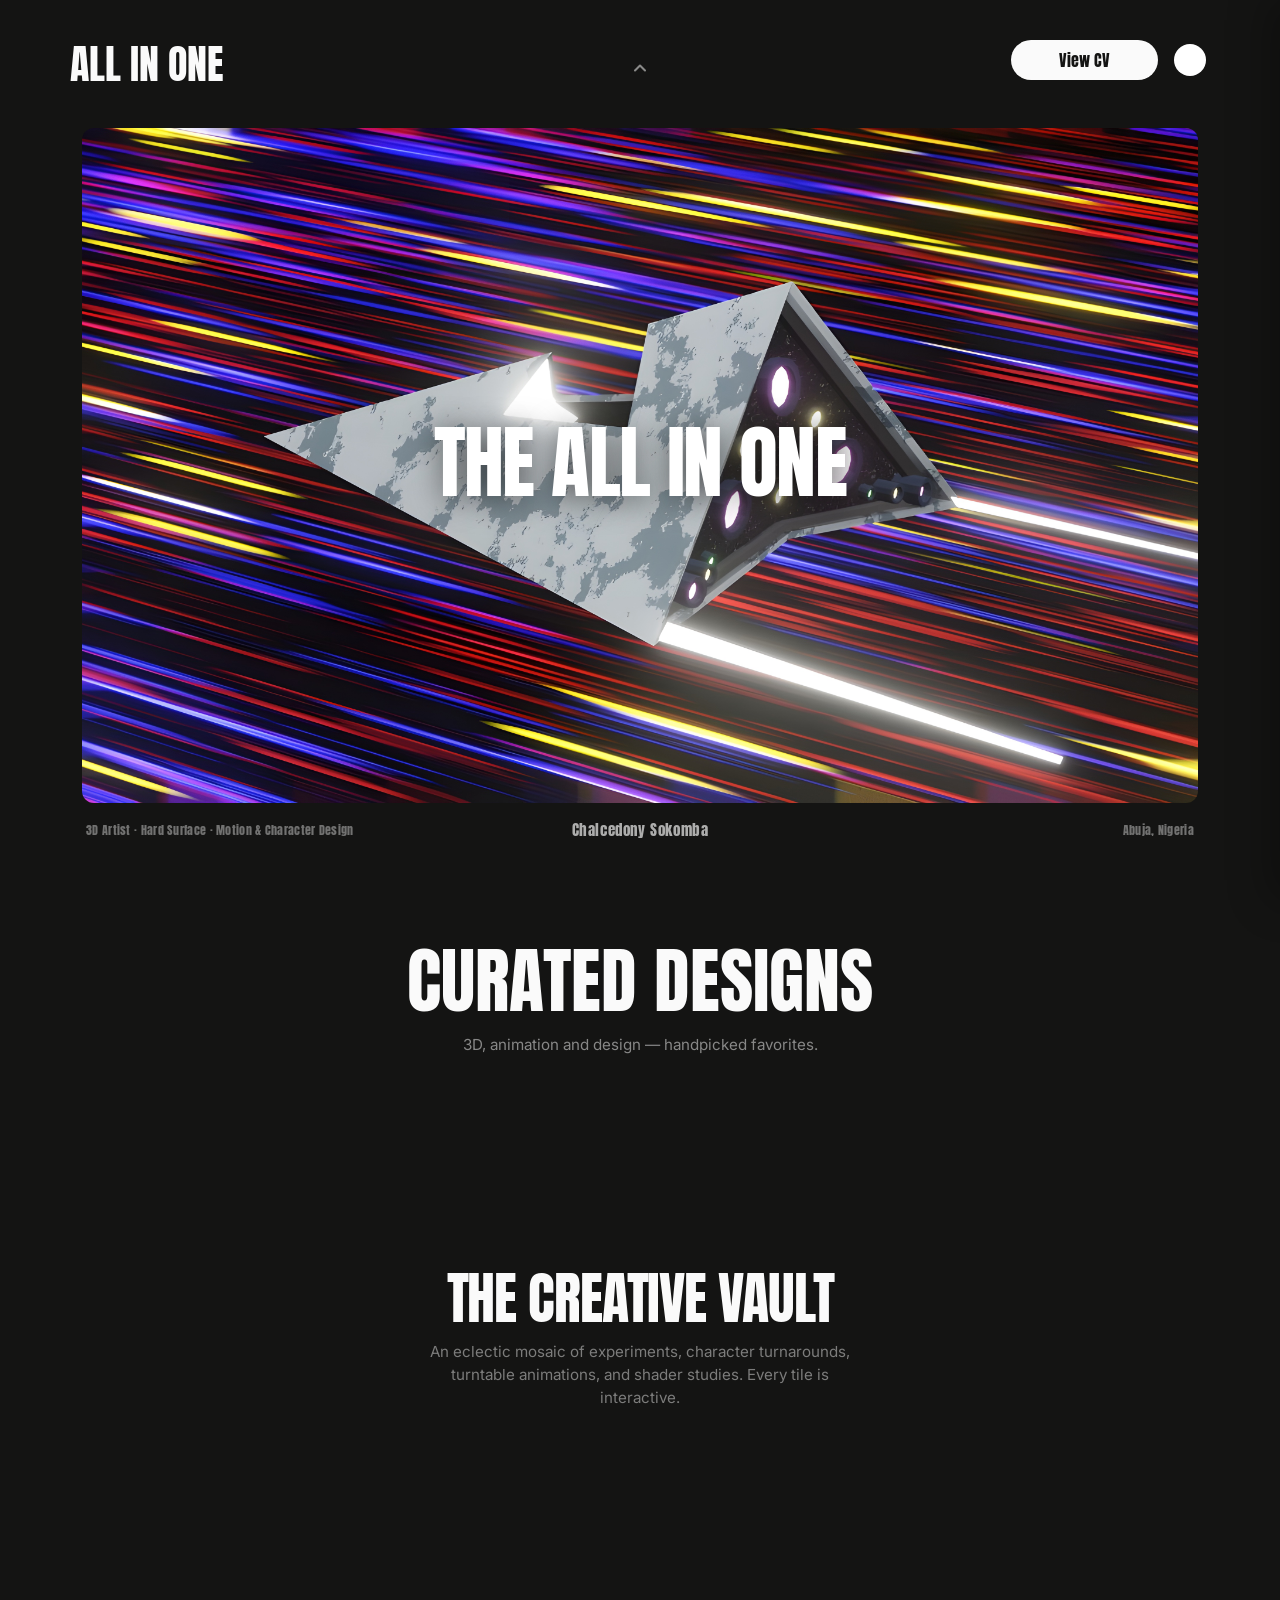
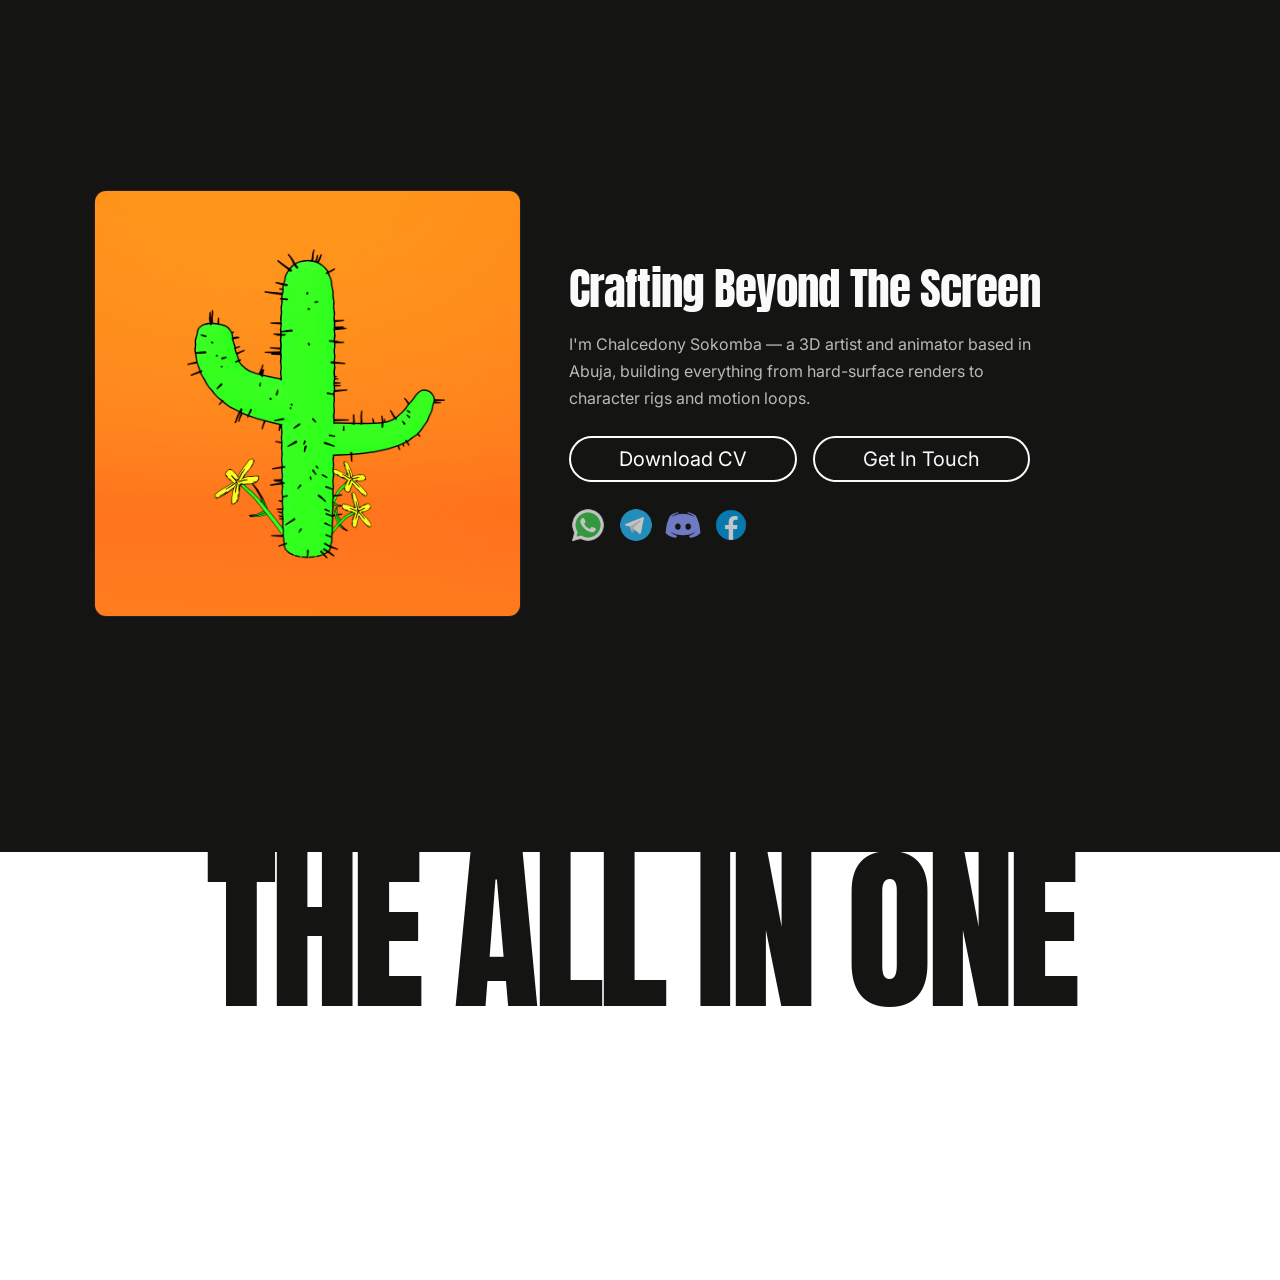
==== index.html @ ed54d833 "Portfolio, fresh start Co-Authored-By: Claude Opus 5.5 <noreply@anthropic.com>" ====
<!DOCTYPE html>
<html lang="en">
<head>
    <meta charset="UTF-8">
    <meta name="viewport" content="width=device-width, initial-scale=1.0">
    <title>Chalcedony Sokomba | 3D Artist, Animator & Designer</title>
    <meta name="description" content="Portfolio of Chalcedony Sokomba (ThatNewGuy) — 3D Modeling, Hard Surface Design, Character Art, Motion Graphics & Animation.">
    <meta name="theme-color" content="#141413">

    <!-- Fonts -->
    <link rel="preconnect" href="https://fonts.googleapis.com">
    <link rel="preconnect" href="https://fonts.gstatic.com" crossorigin>
    <link href="https://fonts.googleapis.com/css2?family=Inter:wght@300;400;500;600;700&display=swap" rel="stylesheet">

    <!-- Stylesheets -->
    <link rel="stylesheet" href="assets/Bootstrap/bootstrap/css/bootstrap.min.css">
    <link href="https://unpkg.com/aos@2.3.4/dist/aos.css" rel="stylesheet" />
    <link rel="stylesheet" href="./styles.css">
</head>
<body>

    <header class="container">
        <div class="container-fluid">
            <nav id="mainNav">
                <!-- Logo: tries image first, falls back to text -->
                <a href="index.html" class="nav-logo">
                    <img src="assets/img/logo.png" alt="ALL IN ONE" class="nav-logo-img"
                         onload="this.nextElementSibling.style.display='none'"
                         onerror="this.style.display='none'">
                    <h1 class="nav-logo-text">ALL IN ONE</h1>
                </a>

                <button class="nav-expand" id="navExpand" aria-label="Toggle navigation size">
                    <svg viewBox="0 0 24 24"><polyline points="6 9 12 15 18 9"></polyline></svg>
                </button>

                <ul>
                    <li class="px-5 py-2 rounded-5 nav-cv">
                        <a href="chalcedony_cv.html">
                            <span class="nav-cv-full">View CV</span>
                            <span class="nav-cv-mini">CV</span>
                        </a>
                    </li>
                    <li class="music-slot">
                        <button id="music" class="music-player-button" onclick="toggle()" aria-label="Toggle background music"></button>
                        <audio id="bg-music" src="assets/audio/loop.MP3" loop></audio>
                    </li>
                </ul>
            </nav>
        </div>
    
        <!-- HERO SECTION -->
        <section class="hero">
            <div class="container-sm d-flex justify-content-center align-items-center" 
                 style="height: 75vh; width: 100%; border-radius: 12px; background: url('assets/img/neon%20racecarHD.jpg') center/cover no-repeat;" 
                 data-aos="fade-up">
                <div class="d-flex flex-column text-center">
                    <h1 class="display-1 text-white" style="letter-spacing: -0.02em; text-shadow: 0 4px 30px rgba(0,0,0,0.6);">THE ALL IN ONE</h1>
                </div>
            </div>

            <!-- HERO SUBBAR — equal-width columns for true centering -->
            <div class="hero-subbar">
                <span class="hero-subbar__left">3D Artist · Hard Surface · Motion & Character Design</span>
                <span class="hero-subbar__center">Chalcedony Sokomba</span>
                <span class="hero-subbar__right">Abuja, Nigeria</span>
            </div>
        </section>
    
        <!-- CURATED DESIGNS — 3 FEATURED CARDS -->
        <section class="my-5" id="featured-work">
            <div class="container py-5 twhite">
                <div class="work-section-header" data-aos="fade-up">
                    <h1 class="display-2">CURATED DESIGNS</h1>
                    <p class="work-sub">3D, animation and design — handpicked favorites.</p>
                </div>
                <div class="feat-grid" id="featGrid"></div>
            </div>
        </section>

        <!-- CREATIVE VAULT — CYCLING MOSAIC COLLAGE -->
        <section class="my-5 showcase-container" id="creative-vault">
            <div class="container py-4 twhite">
                <div class="collage-header" data-aos="fade-up">
                    <h2 class="display-2">THE CREATIVE VAULT</h2>
                    <p class="sans">An eclectic mosaic of experiments, character turnarounds, turntable animations, and shader studies. Every tile is interactive.</p>
                </div>
                <div class="mosaic-collage-frame" id="mosaicFrame">
                    <div class="mosaic-collage" id="mosaicCollage"></div>
                </div>
            </div>
        </section>

        <!-- LIGHTBOX — for featured cards only -->
        <div class="lb" id="lightbox" role="dialog" aria-modal="true" aria-label="Project details">
            <div class="lb-box">
                <span class="lb-close" role="button" aria-label="Close modal">&times;</span>
                <div class="lb-media"></div>
                <div class="lb-text sans"></div>
            </div>
        </div>

        <!-- ABOUT — simplified, with social icons -->
        <section id="about">
            <div class="container">
                <div class="row align-items-center g-5" data-aos="fade-up">
                    <div class="col-lg-5">
                        <img src="assets/img/chimp.jpg" alt="Bright orange background with green cactus illustration" class="about-img">
                    </div>
                    <div class="col-lg-7 twhite">
                        <div class="about-text-block">
                            <h2>Crafting Beyond The Screen</h2>
                            <p>I'm Chalcedony Sokomba — a 3D artist and animator based in Abuja, building everything from hard-surface renders to character rigs and motion loops.</p>
                            <div class="d-flex flex-wrap gap-3">
                                <a href="./chalcedony_cv.html" download style="text-decoration:none;">
                                    <button class="btn rounded-5 fs-5 px-5 border-2 border-white text-white sans">Download CV</button>
                                </a>
                                <a href="https://wa.me/2347013948480" target="_blank" rel="noopener" style="text-decoration:none;">
                                    <button class="btn rounded-5 fs-5 px-5 btn-outline-light sans" style="border-width:2px;">Get In Touch</button>
                                </a>
                            </div>
                            <div class="about-socials">
                                <a href="https://wa.me/2347013948480" target="_blank" rel="noopener" aria-label="WhatsApp"><img src="assets/icons/icons8-whatsapp-480.png" alt="WhatsApp"></a>
                                <a href="https://t.me/ThatNewGuy" target="_blank" rel="noopener" aria-label="Telegram"><img src="assets/icons/icons8-telegram-480.png" alt="Telegram"></a>
                                <a href="https://discord.com/users/thatnewguy23" target="_blank" rel="noopener" aria-label="Discord"><img src="assets/icons/icons8-discord-480.png" alt="Discord"></a>
                                <a href="https://facebook.com/chalcedony.sokomba" target="_blank" rel="noopener" aria-label="Facebook"><img src="assets/icons/icons8-facebook-480.png" alt="Facebook"></a>
                            </div>
                        </div>
                    </div>
                </div>
            </div>
        </section>
    
    </header>

    <!-- RIGHT SIDEBAR — detail view for collage items -->
    <aside class="detail-sidebar" id="detailSidebar">
        <button class="detail-sidebar__close" aria-label="Close sidebar">&times;</button>
        <div class="detail-sidebar__media"></div>
        <div class="detail-sidebar__info"></div>
    </aside>

    <!-- FULLSCREEN VIEWER — 45px padding, 3D parallax -->
    <div class="fs-viewer" id="fsViewer">
        <div class="fs-viewer__bg"></div>
        <button class="fs-viewer__close" aria-label="Close viewer">&times;</button>
        <div class="fs-viewer__media" id="fsMedia"></div>
    </div>

    <!-- COLLAGE PROGRESS BAR — fixed at viewport bottom -->
    <div class="collage-progress" id="collageProgress">
        <div class="collage-progress__bar" id="collageProgressBar"></div>
    </div>

    <!-- FOOTER — masked text, zero top gap -->
    <footer class="container-fluid bg-white pb-5 mb-0 site-footer">
        <div class="w-100 text-center" style="margin:0; padding:0; overflow:hidden;">
            <h1 class="footer-mask-title" id="footerTitle">THE ALL IN ONE</h1>
        </div>
        <div class="footer-info">
            <div class="row justify-content-center align-items-start g-4 px-md-5">
                <div class="col-md-4">
                    <div class="text-center" data-aos="fade-up" data-aos-delay="100">
                        <h2>LOCATION</h2>
                        <h6 class="sans w-75 m-auto mt-3" style="line-height: 1.6;">No. 3, B-close, 5th Avenue Mahfas Sunshine Estate, Phase 2, Kurudu Along Nyanya-Karshi Road Abuja</h6>
                    </div>
                </div>
                <div class="col-md-4">
                    <div class="text-center" data-aos="fade-up" data-aos-delay="200">
                        <h2>CONTACT</h2>
                        <h6 class="sans w-75 m-auto mt-3">+234 701 394 8480</h6>
                        <h6 class="sans w-75 m-auto mt-2"><a href="mailto:chalceswork@gmail.com" style="color:inherit; text-decoration:none;">chalceswork@gmail.com</a></h6>
                    </div>
                </div>
                <div class="col-md-4">
                    <div class="text-center" data-aos="fade-up" data-aos-delay="300">
                        <h2>FOLLOW ME</h2>
                        <div class="pt-3">
                            <div class="footer-socials-row d-flex flex-wrap justify-content-center align-items-center gap-3">
                                <a href="https://facebook.com/chalcedony.sokomba" target="_blank" rel="noopener"><img src="assets/icons/hollow/icons8-facebook-250.png" style="width:32px;" alt="Facebook"></a>
                                <a href="https://wa.me/2347013948480" target="_blank" rel="noopener"><img src="assets/icons/hollow/icons8-whatsapp-250.png" style="width:32px;" alt="WhatsApp"></a>
                                <a href="https://instagram.com/chalcedonysokomba/" target="_blank" rel="noopener"><img src="assets/icons/hollow/icons8-instagram-250.png" style="width:32px;" alt="Instagram"></a>
                                <a href="https://www.youtube.com/@ThatNewGuy2024" target="_blank" rel="noopener"><img src="assets/icons/hollow/icons8-youtube-250.png" style="width:32px;" alt="YouTube"></a>
                                <a href="https://discord.com/users/thatnewguy23" target="_blank" rel="noopener"><img src="assets/icons/hollow/icons8-discord-250.png" style="width:32px;" alt="Discord"></a>
                                <a href="https://t.me/ThatNewGuy" target="_blank" rel="noopener"><img src="assets/icons/hollow/icons8-telegram-250.png" style="width:32px;" alt="Telegram"></a>
                                <a href="https://gamejolt.com/@ThatNewGuy23" target="_blank" rel="noopener"><img src="assets/icons/hollow/icons8-gamejolt-250.png" style="width:32px;" alt="GameJolt"></a>
                            </div>
                        </div>
                    </div>
                </div>
            </div>
        </div>
    </footer>

    <!-- Scripts -->
    <script src="assets/Bootstrap/bootstrap/js/bootstrap.bundle.min.js"></script>
    <script src="https://unpkg.com/aos@2.3.4/dist/aos.js"></script>
    <script src="projects.js"></script>
    <script src="app.js"></script>
    <script>
        function toggle() {
            const audio = document.getElementById("bg-music");
            const btn = document.getElementById("music");
            const isPlaying = btn.classList.toggle("active");
            if (isPlaying) { audio.play(); } else { audio.pause(); }
        }
    </script>
</body>
</html>
---- styles.css ----
/* ═══════════════════════════════════════════════════════════════
   CHALCEDONY SOKOMBA — PORTFOLIO STYLESHEET v3
   ═══════════════════════════════════════════════════════════════ */

:root {
  --border-radius: 12px;
  --primary-color: rgb(20, 20, 19);
  --secondary-color: rgb(53, 45, 38);
  --tertiary-color: rgb(250, 250, 250);
  --font-two: 'Inter', system-ui, -apple-system, sans-serif;
  --accent-warm: #e8a44a;
  --surface-card: #1a1a19;
  --surface-elevated: #252524;
  --ease-snap: cubic-bezier(0.22, 1, 0.36, 1);
  --info-height: 110px;
  --concave-r: 14px;
}

@font-face {
  font-family: 'Anton';
  src: url('assets/fonts/Anton-Regular.ttf') format('truetype');
}

* {
  margin: 0;
  padding: 0;
  box-sizing: border-box;
  font-family: 'Anton', sans-serif;
}

html {
  scroll-behavior: smooth;
}

body {
  background-color: var(--primary-color) !important;
  padding: 0;
  margin: 0;
  overscroll-behavior-y: contain;
}

.hero {
  padding-top: 8rem;
}

.sans {
  font-family: var(--font-two) !important;
}

.twhite {
  color: var(--tertiary-color) !important;
}

.touchable {
  cursor: pointer;
}


/* ═══════════════════════════════════════════════════════════════
   NAVIGATION — with manual toggle, no auto-minimize
   ═══════════════════════════════════════════════════════════════ */

nav {
  position: absolute;
  top: 0;
  left: 0;
  width: 100%;
  z-index: 1000;
  background-color: transparent;
  display: flex;
  align-items: center;
  justify-content: space-between;
  padding: 40px 70px;
  transition: all 0.35s var(--ease-snap);
}

nav.sticky {
  position: fixed;
  background-color: rgba(20, 20, 19, 0.92);
  backdrop-filter: blur(20px);
  -webkit-backdrop-filter: blur(20px);
  padding: 20px 70px;
}

nav a,
nav ul li a {
  color: var(--tertiary-color);
  text-decoration: none;
}

nav.sticky a,
nav.sticky ul li a {
  color: var(--tertiary-color);
}

nav ul {
  display: flex;
  align-items: center;
  gap: 12px;
}

nav ul li {
  list-style: none;
  transition: all 0.35s var(--ease-snap);
}

/* Logo */
.nav-logo {
  display: flex;
  align-items: center;
  text-decoration: none !important;
}

.nav-logo-img {
  height: 30px;
  width: auto;
}

.nav-logo-text {
  transition: font-size 0.35s var(--ease-snap);
}

/* View CV — original button styling & font weight */
.nav-cv {
  background-color: var(--tertiary-color) !important;
  mix-blend-mode: difference !important;
  border-radius: 50rem !important;
  border: none !important;
  box-shadow: none !important;
  padding: 0.5rem 3rem !important;
  display: flex;
  align-items: center;
  justify-content: center;
  transition: all 0.35s var(--ease-snap);
}

.nav-cv a {
  color: var(--primary-color) !important;
  font-family: var(--font-two) !important;
  font-weight: 100 !important;
  font-size: 1rem;
  display: flex;
  align-items: center;
  justify-content: center;
  white-space: nowrap;
  text-decoration: none;
}

.nav-cv-mini {
  display: none;
}

/* Music — slot is the visual max size; the button itself is smaller and scales up into it */
.music-slot {
  width: 40px;
  height: 40px;
  display: flex;
  align-items: center;
  justify-content: center;
}

.music-player-button {
  z-index: 111111;
  width: 32px;
  height: 32px;
  border-radius: 50%;
  background-color: rgb(255, 255, 255);
  cursor: pointer;
  transition: background-color 0.35s var(--ease-snap), border 0.35s var(--ease-snap);
  border: none;
  display: inline-block;
  animation: bloop 4s infinite var(--ease-snap);
  mix-blend-mode: difference;
  transform-origin: center center;
}

@keyframes bloop {

  0%,
  50%,
  100% {
    transform: scale(1);
  }

  25%,
  75% {
    transform: scale(1.25);
  }
}

.music-player-button.active {
  background-color: black;
  border: 3px solid white;
}

/* Center chevron — always visible; 50% when open, existing opacity when closed */
.nav-expand {
  display: flex;
  position: absolute;
  left: 50%;
  top: 50%;
  transform: translate(-50%, -50%);
  background: none;
  border: none;
  cursor: pointer;
  opacity: 0.5;
  transition: opacity 0.3s ease;
  padding: 4px 10px;
  z-index: 10;
}

.nav-expand:hover {
  opacity: 1;
}

.nav-expand svg {
  width: 20px;
  height: 20px;
  fill: none;
  stroke: white;
  stroke-width: 2.5;
  stroke-linecap: round;
  stroke-linejoin: round;
  transform: rotate(180deg);
  transition: transform 0.35s var(--ease-snap);
}

/* ── Minimized State ── */
nav.minimized {
  padding: 10px 40px;
}

nav.minimized .nav-expand {
  display: flex;
}

nav.minimized .nav-logo-text {
  font-size: 0.9rem;
}

nav.minimized .nav-logo-img {
  height: 22px;
}

/* CV becomes small square — same font, smaller, centered */
nav.minimized .nav-cv {
  width: 28px;
  height: 28px;
  border-radius: 4px !important;
  padding: 0 !important;
  display: flex;
  align-items: center;
  justify-content: center;
}

nav.minimized .nav-cv a {
  font-family: var(--font-two) !important;
  font-size: 0.6rem;
  font-weight: 100;
  width: 100%;
  height: 100%;
  display: flex;
  align-items: center;
  justify-content: center;
}

nav.minimized .nav-cv-full {
  display: none;
}

nav.minimized .nav-cv-mini {
  display: inline;
}

nav.minimized .music-slot {
  width: 28px;
  height: 28px;
}

nav.minimized .music-player-button {
  width: 22px;
  height: 22px;
}

nav.minimized .nav-expand {
  opacity: 0.7;
}

nav.minimized .nav-expand:hover {
  opacity: 1;
}

nav.minimized .nav-expand svg {
  transform: rotate(0deg);
}


/* ═══════════════════════════════════════════════════════════════
   HERO SUBBAR — true centering
   ═══════════════════════════════════════════════════════════════ */

.hero-subbar {
  display: flex;
  justify-content: space-between;
  align-items: center;
  margin-top: 1rem;
  padding: 0 0.25rem;
  font-family: var(--font-two);
}

.hero-subbar__left,
.hero-subbar__right {
  flex: 0 0 35%;
  font-size: 0.78rem;
  color: rgba(255, 255, 255, 0.4);
  letter-spacing: 0.3px;
}

.hero-subbar__left {
  text-align: left;
}

.hero-subbar__right {
  text-align: right;
}

.hero-subbar__center {
  flex: 0 0 30%;
  text-align: center;
  font-size: 0.95rem;
  font-weight: 400;
  color: rgba(255, 255, 255, 0.65);
  letter-spacing: 0.04em;
}


/* ═══════════════════════════════════════════════════════════════
   FEATURED CARDS — inverted border-radius hover
   ═══════════════════════════════════════════════════════════════ */

.work-section-header {
  text-align: center;
  margin-bottom: 2.5rem;
}

.work-sub {
  font-size: 0.95rem;
  opacity: 0.5;
  margin: 0.6rem auto 0;
  max-width: 380px;
  font-family: var(--font-two);
  line-height: 1.5;
}

.feat-grid {
  display: grid;
  grid-template-columns: repeat(3, 1fr);
  gap: 1.5rem;
}

.feat-card {
  position: relative;
  overflow: hidden;
  border-radius: var(--border-radius);
  background: var(--surface-card);
  cursor: pointer;
  height: 500px;
  border: 1px solid rgba(255, 255, 255, 0.06);
  transition: border-color 0.3s ease;
}

.feat-card:hover {
  border-color: rgba(255, 255, 255, 0.14);
}

.feat-card__img {
  position: absolute;
  top: 0;
  left: 0;
  right: 0;
  bottom: 0;
  overflow: hidden;
  transition: bottom 0.55s var(--ease-snap);
}

.feat-card:hover .feat-card__img {
  bottom: var(--info-height);
}

.feat-card__img img,
.feat-card__img video {
  width: 100%;
  height: 100%;
  object-fit: cover;
  display: block;
  transition: transform 0.6s var(--ease-snap);
  border-radius: 0 0 var(--concave-r) var(--concave-r);
}

.feat-card:hover .feat-card__img img,
.feat-card:hover .feat-card__img video {
  transform: scale(1.04);
}

.feat-card__info {
  position: absolute;
  bottom: 0;
  left: 0;
  right: 0;
  height: var(--info-height);
  padding: 0.85rem 1.3rem 1rem;
  background: var(--surface-card);
  color: var(--tertiary-color);
  transform: translateY(100%);
  transition: transform 0.55s var(--ease-snap);
  z-index: 2;
}

.feat-card:hover .feat-card__info {
  transform: translateY(0);
}

/* Inverted border-radius (concave corners) */
.feat-card__info::before,
.feat-card__info::after {
  content: '';
  position: absolute;
  bottom: 100%;
  width: var(--concave-r);
  height: var(--concave-r);
  pointer-events: none;
}

.feat-card__info::before {
  left: 0;
  background: radial-gradient(circle at 100% 0, transparent calc(var(--concave-r) - 0.5px), var(--surface-card) var(--concave-r));
}

.feat-card__info::after {
  right: 0;
  background: radial-gradient(circle at 0% 0, transparent calc(var(--concave-r) - 0.5px), var(--surface-card) var(--concave-r));
}

.feat-card__info h3 {
  font-size: 1.25rem;
  margin: 0 0 0.25rem;
  letter-spacing: 0.02em;
  white-space: nowrap;
  overflow: hidden;
  text-overflow: ellipsis;
}

.feat-card__info p {
  font-family: var(--font-two);
  font-size: 0.8rem;
  opacity: 0.55;
  margin: 0;
  line-height: 1.4;
  display: -webkit-box;
  -webkit-line-clamp: 2;
  -webkit-box-orient: vertical;
  overflow: hidden;
}

.feat-card__meta {
  font-family: var(--font-two);
  font-size: 0.65rem;
  opacity: 0.3;
  text-transform: uppercase;
  letter-spacing: 1.5px;
  margin-top: 0.35rem;
  display: block;
}


/* ═══════════════════════════════════════════════════════════════
   MOSAIC COLLAGE — cycling pages with progress bar
   ═══════════════════════════════════════════════════════════════ */

.collage-header {
  text-align: center;
  margin-bottom: 2.5rem;
  padding-top: 1rem;
}

.collage-header h2 {
  font-size: clamp(2rem, 5vw, 3.5rem);
  letter-spacing: -0.02em;
}

.collage-header p {
  font-family: var(--font-two);
  font-size: 0.95rem;
  opacity: 0.45;
  max-width: 440px;
  margin: 0.6rem auto 0;
  line-height: 1.5;
}

.mosaic-collage-frame {
  width: 100%;
}

.mosaic-collage {
  column-count: 4;
  column-gap: 12px;
  padding: 0;
  margin: 0 auto;
  transition: opacity 0.4s ease;
}

.mosaic-collage.cycling-out {
  opacity: 0;
}

.mosaic-item {
  break-inside: avoid;
  margin-bottom: 12px;
  position: relative;
  border-radius: var(--border-radius);
  overflow: hidden;
  cursor: pointer;
  background: var(--surface-card);
  border: 1px solid rgba(255, 255, 255, 0.06);
  transition: transform 0.4s var(--ease-snap), box-shadow 0.3s ease, border-color 0.3s ease;
  display: block;
}

.mosaic-item img,
.mosaic-item video {
  width: 100%;
  height: auto;
  display: block;
  transition: transform 0.5s var(--ease-snap);
}

.mosaic-item:hover img,
.mosaic-item:hover video {
  transform: scale(1.04);
}

.mosaic-item:hover {
  transform: translateY(-3px);
  box-shadow: 0 12px 32px rgba(0, 0, 0, 0.4);
  border-color: rgba(255, 255, 255, 0.12);
}

/* Hover label — Inter font, readable */
.mosaic-item__label {
  position: absolute;
  bottom: 0;
  left: 0;
  right: 0;
  padding: 2rem 1rem 0.8rem;
  background: linear-gradient(to top, rgba(15, 15, 14, 0.88) 0%, transparent 100%);
  color: var(--tertiary-color);
  opacity: 0;
  transform: translateY(4px);
  transition: opacity 0.25s ease, transform 0.25s ease;
  pointer-events: none;
}

.mosaic-item:hover .mosaic-item__label {
  opacity: 1;
  transform: translateY(0);
}

.mosaic-item__label h4 {
  font-family: var(--font-two);
  font-size: 0.85rem;
  font-weight: 500;
  margin: 0 0 2px;
  letter-spacing: 0.02em;
}

.mosaic-item__label span {
  font-family: var(--font-two);
  font-size: 0.65rem;
  opacity: 0.6;
  text-transform: uppercase;
  letter-spacing: 1px;
}

/* Active tile */
.mosaic-item.active-tile {
  border-color: var(--accent-warm);
  box-shadow: 0 0 0 2px var(--accent-warm);
}


/* ═══════════════════════════════════════════════════════════════
   COLLAGE PROGRESS BAR — fixed at viewport bottom
   ═══════════════════════════════════════════════════════════════ */

.collage-progress {
  position: fixed;
  bottom: 0;
  left: 0;
  right: 0;
  height: 3px;
  background: rgba(255, 255, 255, 0.06);
  z-index: 999;
  opacity: 0;
  pointer-events: none;
  transition: opacity 0.4s ease;
}

.collage-progress.visible {
  opacity: 1;
}

.collage-progress__bar {
  height: 100%;
  width: 0%;
  background: linear-gradient(90deg, var(--accent-warm), #f0c674);
  transition: width 0.1s linear;
  border-radius: 0 2px 2px 0;
}


/* ═══════════════════════════════════════════════════════════════
   SCROLL REVEAL — opacity + translateY, left-to-right delays
   ═══════════════════════════════════════════════════════════════ */

.showcase-container {
  position: relative;
  padding: 2rem 0;
}

.mosaic-item[data-animate] {
  opacity: 0;
  transform: translateY(28px);
  transition: opacity 1.2s var(--ease-snap), transform 1.2s var(--ease-snap);
}

.mosaic-item[data-animate].is-visible {
  opacity: 1;
  transform: translateY(0);
}


/* ═══════════════════════════════════════════════════════════════
   RIGHT SIDEBAR — detail view for collage items
   ═══════════════════════════════════════════════════════════════ */

.detail-sidebar {
  position: fixed;
  top: 0;
  right: 0;
  width: min(420px, 88vw);
  height: 100vh;
  background: var(--surface-card);
  border-left: 1px solid rgba(255, 255, 255, 0.08);
  z-index: 3000;
  transform: translateX(100%);
  transition: transform 0.4s var(--ease-snap);
  overflow-y: auto;
  padding: 1.5rem;
  color: var(--tertiary-color);
  box-shadow: -10px 0 40px rgba(0, 0, 0, 0.3);
}

.detail-sidebar.open {
  transform: translateX(0);
}

.detail-sidebar__close {
  position: sticky;
  top: 0;
  float: right;
  width: 36px;
  height: 36px;
  border-radius: 50%;
  border: none;
  background: rgba(255, 255, 255, 0.06);
  color: rgba(255, 255, 255, 0.5);
  font-size: 1.3rem;
  cursor: pointer;
  display: flex;
  align-items: center;
  justify-content: center;
  transition: all 0.2s ease;
  z-index: 3;
}

.detail-sidebar__close:hover {
  background: rgba(255, 255, 255, 0.12);
  color: white;
}

/* Media — full width, proper aspect ratio, not cropped */
.detail-sidebar__media {
  margin-top: 0.5rem;
  clear: both;
}

.detail-sidebar__media img,
.detail-sidebar__media video {
  width: 100%;
  height: auto;
  border-radius: var(--border-radius);
  cursor: pointer;
  object-fit: contain;
  max-height: 50vh;
  background: rgba(255, 255, 255, 0.02);
  margin-bottom: 6px;
  transition: transform 0.3s var(--ease-snap);
}

.detail-sidebar__media img:hover,
.detail-sidebar__media video:hover {
  transform: scale(1.01);
}

.detail-sidebar__info {
  margin-top: 1rem;
}

.detail-sidebar__info h3 {
  font-size: 1.5rem;
  margin-bottom: 0.5rem;
  letter-spacing: -0.01em;
  line-height: 1.15;
}

.detail-sidebar__info p {
  font-family: var(--font-two);
  font-size: 0.9rem;
  color: rgba(255, 255, 255, 0.6);
  line-height: 1.6;
  margin-bottom: 1rem;
}

.sidebar-meta {
  display: flex;
  flex-direction: column;
  gap: 0.7rem;
}

.sidebar-meta__item b {
  display: block;
  font-family: var(--font-two);
  font-size: 0.6rem;
  text-transform: uppercase;
  letter-spacing: 1.5px;
  opacity: 0.3;
  font-weight: 600;
}

.sidebar-meta__item span {
  font-family: var(--font-two);
  font-size: 0.85rem;
  opacity: 0.6;
}

/* Grouped items in sidebar — side by side with border-radius, 8px gap */
.sidebar-group-media {
  display: flex;
  flex-wrap: wrap;
  gap: 8px;
  margin-top: 0.8rem;
}

.sidebar-group-media img,
.sidebar-group-media video {
  flex: 1 1 calc(50% - 4px);
  min-width: 120px;
  height: auto;
  max-height: 180px;
  border-radius: var(--border-radius);
  object-fit: cover;
  cursor: pointer;
  border: 1px solid rgba(255, 255, 255, 0.06);
  transition: border-color 0.3s ease;
}

.sidebar-group-media img:hover,
.sidebar-group-media video:hover {
  border-color: rgba(255, 255, 255, 0.15);
}


/* ═══════════════════════════════════════════════════════════════
   FULLSCREEN VIEWER — 45px padding, 3D parallax
   ═══════════════════════════════════════════════════════════════ */

.fs-viewer {
  position: fixed;
  inset: 0;
  z-index: 6000;
  display: none;
  align-items: center;
  justify-content: center;
  padding: 45px;
}

.fs-viewer.open {
  display: flex;
}

.fs-viewer__bg {
  position: absolute;
  inset: 0;
  background: rgba(0, 0, 0, 0.88);
  backdrop-filter: blur(10px);
  -webkit-backdrop-filter: blur(10px);
  cursor: pointer;
}

.fs-viewer__close {
  position: absolute;
  top: 12px;
  right: 16px;
  z-index: 2;
  width: 40px;
  height: 40px;
  border-radius: 50%;
  border: none;
  background: rgba(255, 255, 255, 0.08);
  color: rgba(255, 255, 255, 0.6);
  font-size: 1.5rem;
  cursor: pointer;
  display: flex;
  align-items: center;
  justify-content: center;
  transition: all 0.2s ease;
}

.fs-viewer__close:hover {
  background: rgba(255, 255, 255, 0.15);
  color: white;
}

.fs-viewer__media {
  position: relative;
  z-index: 1;
  width: 100%;
  height: 100%;
  display: flex;
  align-items: center;
  justify-content: center;
  perspective: 1200px;
}

.fs-viewer__media img,
.fs-viewer__media video {
  max-width: 100%;
  max-height: 100%;
  object-fit: contain;
  border-radius: var(--border-radius);
  transition: transform 0.12s ease-out;
  will-change: transform;
  box-shadow: 0 20px 60px rgba(0, 0, 0, 0.5);
}


/* ═══════════════════════════════════════════════════════════════
   LIGHTBOX (featured cards)
   ═══════════════════════════════════════════════════════════════ */

.lb {
  position: fixed;
  inset: 0;
  z-index: 5000;
  background: rgba(0, 0, 0, 0.92);
  backdrop-filter: blur(24px);
  display: none;
  align-items: center;
  justify-content: center;
  padding: 1rem;
  opacity: 0;
  transition: opacity 0.4s ease;
}

.lb.open {
  display: flex;
  opacity: 1;
}

.lb-box {
  position: relative;
  display: grid;
  grid-template-columns: 1.2fr 1fr;
  gap: 2rem;
  background: var(--surface-card);
  color: var(--tertiary-color);
  border-radius: var(--border-radius);
  max-width: 1020px;
  width: 100%;
  max-height: 90vh;
  overflow: auto;
  padding: 1.5rem;
  border: 1px solid rgba(255, 255, 255, 0.06);
  box-shadow: 0 40px 100px rgba(0, 0, 0, 0.6);
  animation: lb-enter 0.5s var(--ease-snap) both;
}

@keyframes lb-enter {
  from {
    opacity: 0;
    transform: translateY(28px)
  }

  to {
    opacity: 1;
    transform: none
  }
}

.lb-media img,
.lb-media video {
  width: 100%;
  max-height: 76vh;
  object-fit: contain;
  border-radius: var(--border-radius);
}

.lb-text h2 {
  font-size: 2rem;
  margin-bottom: 1rem;
  letter-spacing: -0.02em;
}

.lb-row {
  margin-bottom: 0.9rem;
  font-size: 0.95rem;
  font-family: var(--font-two);
  line-height: 1.5;
}

.lb-row b {
  display: block;
  font-size: 0.65rem;
  text-transform: uppercase;
  letter-spacing: 1.5px;
  opacity: 0.35;
  margin-bottom: 0.15rem;
  font-weight: 600;
}

.lb-close {
  position: absolute;
  top: 0.5rem;
  right: 1.2rem;
  font-size: 2rem;
  cursor: pointer;
  z-index: 2;
  line-height: 1;
  color: rgba(250, 250, 250, 0.5);
  transition: color 0.3s, transform 0.3s ease;
  width: 40px;
  height: 40px;
  display: flex;
  align-items: center;
  justify-content: center;
  border-radius: 50%;
}

.lb-close:hover {
  color: var(--tertiary-color);
  transform: rotate(90deg);
  background: rgba(255, 255, 255, 0.08);
}


/* ═══════════════════════════════════════════════════════════════
   ABOUT SECTION — simplified, with social icons
   ═══════════════════════════════════════════════════════════════ */

#about {
  min-height: 100vh;
  display: flex;
  align-items: center;
  margin: 0;
  padding: 4rem 0;
}

.about-img {
  width: 100%;
  height: auto;
  max-height: 70vh;
  object-fit: cover;
  border-radius: var(--border-radius);
  border: 1px solid rgba(255, 255, 255, 0.06);
  transition: transform 0.6s var(--ease-snap);
}

.about-img:hover {
  transform: scale(1.02);
}

.about-text-block h2 {
  font-size: clamp(1.8rem, 4vw, 2.8rem);
  letter-spacing: -0.02em;
  margin-bottom: 1rem;
  line-height: 1.15;
}

.about-text-block p {
  font-family: var(--font-two);
  font-size: 1rem;
  color: rgba(255, 255, 255, 0.7);
  line-height: 1.7;
  margin-bottom: 1.5rem;
  max-width: 480px;
}

.about-socials {
  display: flex;
  flex-wrap: wrap;
  gap: 0.6rem;
  margin-top: 1.5rem;
}

.about-socials a {
  display: inline-flex;
  width: 38px;
  height: 38px;
  border-radius: 8px;
  overflow: hidden;
  transition: transform 0.25s ease, opacity 0.25s ease;
  opacity: 0.75;
}

.about-socials a:hover {
  transform: translateY(-2px) scale(1.08);
  opacity: 1;
}

.about-socials img {
  width: 100%;
  height: 100%;
  object-fit: cover;
}


/* ═══════════════════════════════════════════════════════════════
   FOOTER — masked text, zero top gap
   ═══════════════════════════════════════════════════════════════ */

footer,
.site-footer {
  position: relative;
  overflow: hidden;
  border: none !important;
  outline: none;
  box-shadow: none;
  margin-top: -2px;
  padding-top: 0 !important;
}

.footer-mask-title {
  font-size: clamp(3.5rem, 14vw, 200px);
  line-height: 0.88;
  letter-spacing: -0.04em;
  margin: 0;
  padding: 0;
  text-align: center;
  color: var(--primary-color);
}

.footer-info {
  padding: 2.5rem 0 1.5rem;
}

.footer-socials-row a {
  display: inline-flex;
  align-items: center;
  justify-content: center;
  width: 40px;
  height: 40px;
  border-radius: 50%;
  background: rgba(0, 0, 0, 0.04);
  transition: all 0.25s ease;
}

.footer-socials-row a:hover {
  background: rgba(0, 0, 0, 0.1);
  transform: translateY(-2px);
}


/* ═══════════════════════════════════════════════════════════════
   RESPONSIVE
   ═══════════════════════════════════════════════════════════════ */

@media(max-width:1200px) {
  .mosaic-collage {
    column-count: 3;
  }
}

@media(max-width:991px) {
  .hero-subbar {
    flex-direction: column;
    align-items: center;
    gap: 0.25rem;
  }

  .hero-subbar__left,
  .hero-subbar__center,
  .hero-subbar__right {
    flex: none;
    text-align: center;
  }

  .hero-subbar__center {
    order: -1;
  }

  .feat-grid {
    grid-template-columns: repeat(2, 1fr);
  }

  .feat-card {
    height: 440px;
  }

  .lb-box {
    grid-template-columns: 1fr;
  }

  .lb-media img,
  .lb-media video {
    max-height: 50vh;
  }
}

@media(max-width:768px) {
  nav {
    padding: 20px 20px;
  }

  nav.sticky {
    padding: 15px 20px;
  }

  nav.minimized {
    padding: 8px 16px;
  }

  .mosaic-collage {
    column-count: 2;
    column-gap: 10px;
  }

  .mosaic-item {
    margin-bottom: 10px;
  }

  .mosaic-item__label {
    display: none;
  }

  .feat-grid {
    grid-template-columns: 1fr;
    gap: 1.2rem;
  }

  .feat-card {
    height: 460px;
  }

  .detail-sidebar {
    width: 100vw;
  }
}

@media(max-width:600px) {
  nav {
    flex-direction: column;
    align-items: center;
    padding: 1rem;
    gap: 0.5rem;
    background-color: rgba(20, 20, 19, 0.98);
    position: fixed;
    width: 100vw;
  }

  nav ul {
    flex-direction: row;
    flex-wrap: wrap;
    justify-content: center;
    gap: 0.5rem;
  }

  nav ul li {
    margin: 0.3rem;
  }

  #mainNav h1 {
    font-size: 1.4rem;
  }

  .music-slot {
    width: 32px;
    height: 32px;
  }

  .music-player-button {
    width: 26px;
    height: 26px;
  }

  .hero {
    padding-top: 6rem;
  }

  .display-1,
  .display-2 {
    font-size: 2rem !important;
    text-align: center;
  }

  .row {
    flex-direction: column !important;
    gap: 1.5rem !important;
  }

  .col,
  .col-12,
  .col-md-4 {
    width: 100% !important;
    max-width: 100% !important;
  }

  .feat-card {
    height: 400px;
  }

  .about-img {
    max-height: 280px;
  }

  button,
  .btn {
    width: 100% !important;
    font-size: 1.1rem !important;
    padding: 10px 0 !important;
  }

  .fs-viewer {
    padding: 20px;
  }
}

@media(max-width:480px) {
  .mosaic-collage {
    column-count: 1;
  }

  .display-1,
  .display-2 {
    font-size: 1.5rem !important;
  }

  nav {
    padding: 10px 8px;
  }

  .hero {
    padding-top: 5rem;
  }

  #mainNav h1 {
    font-size: 1.2rem;
  }
}
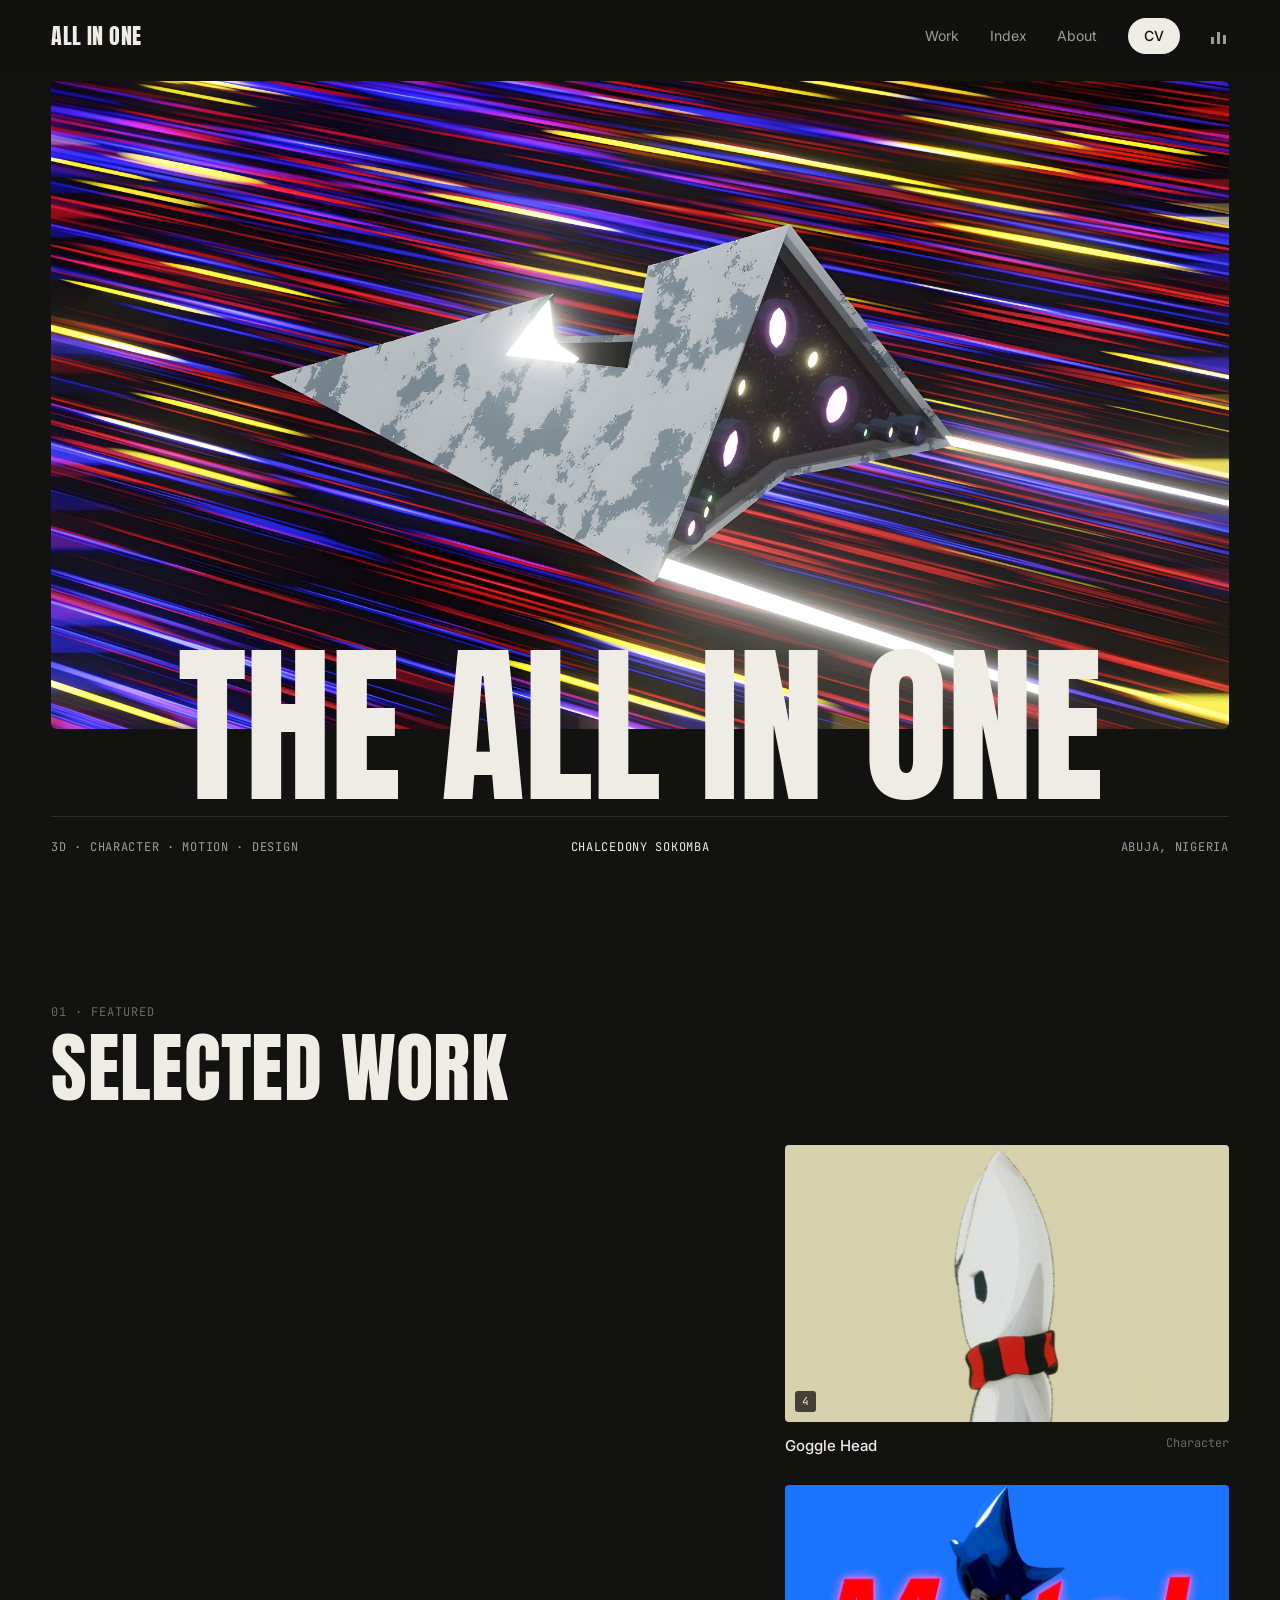
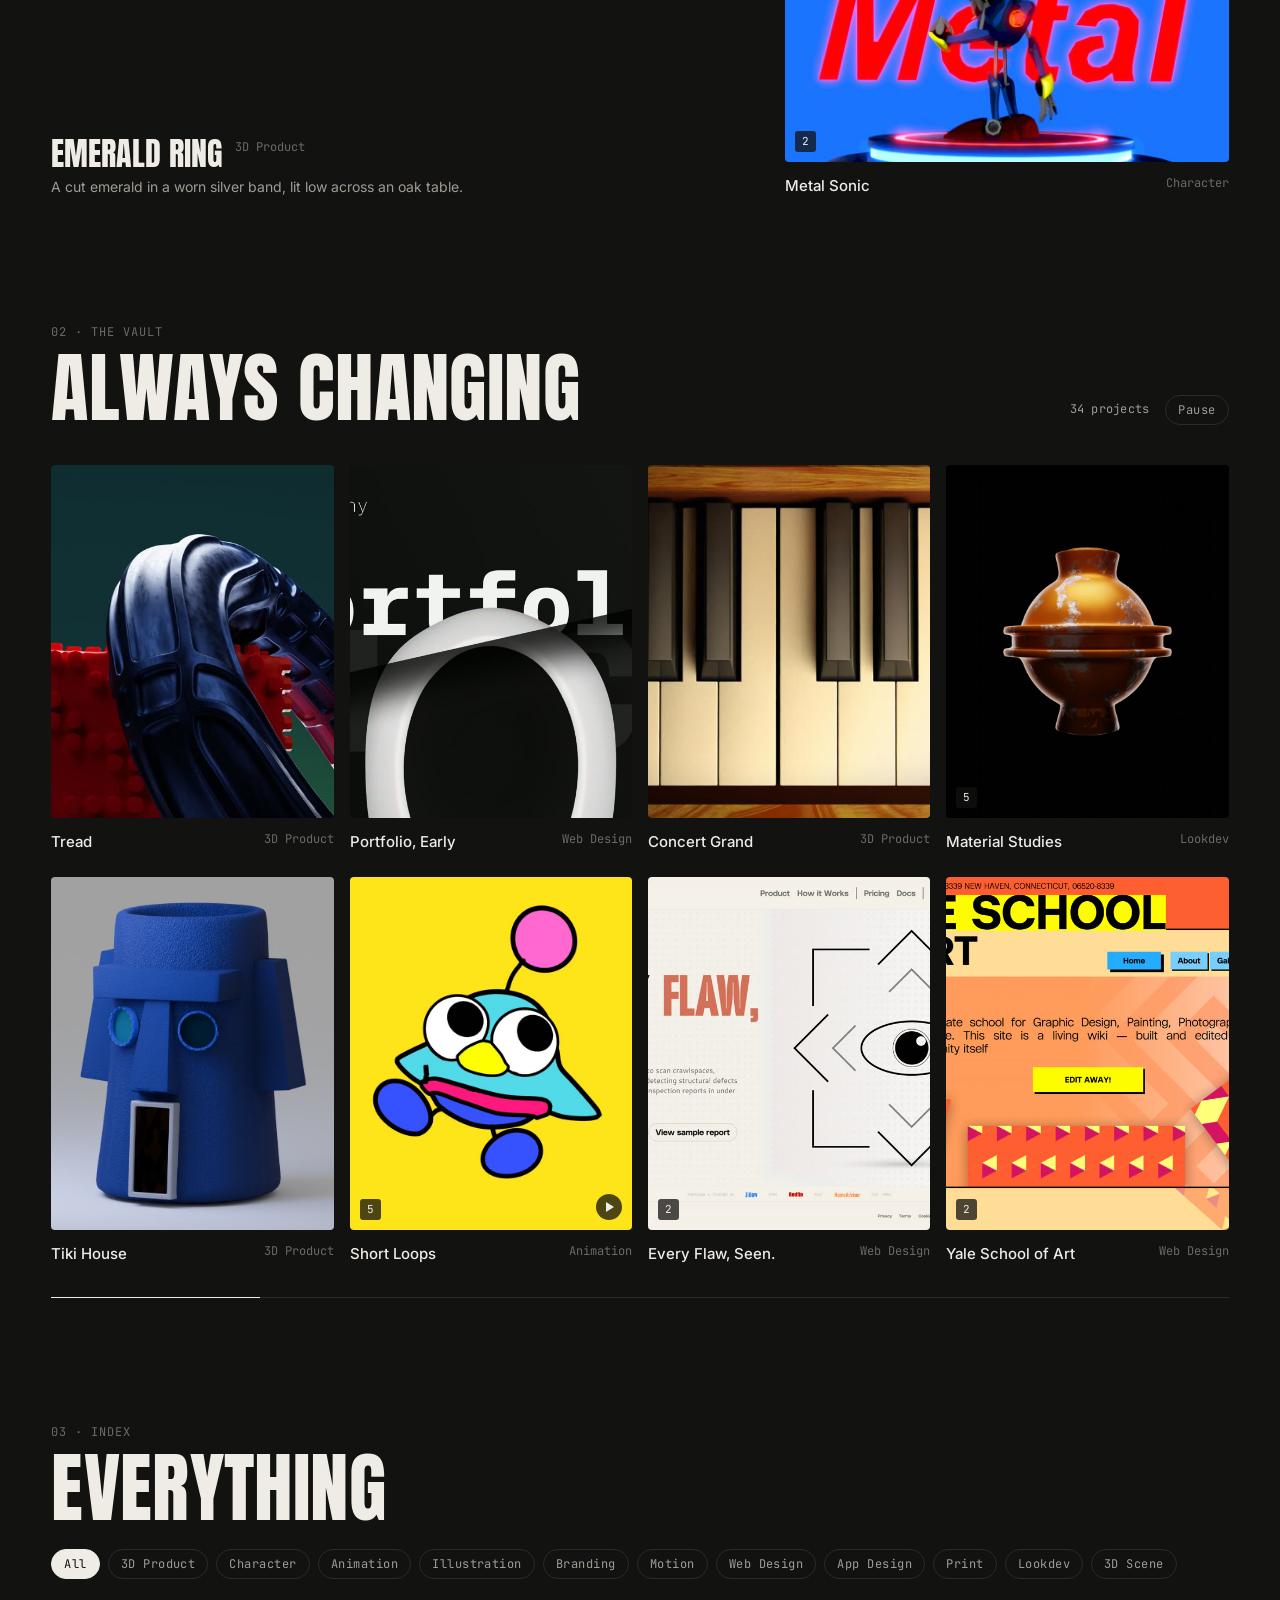
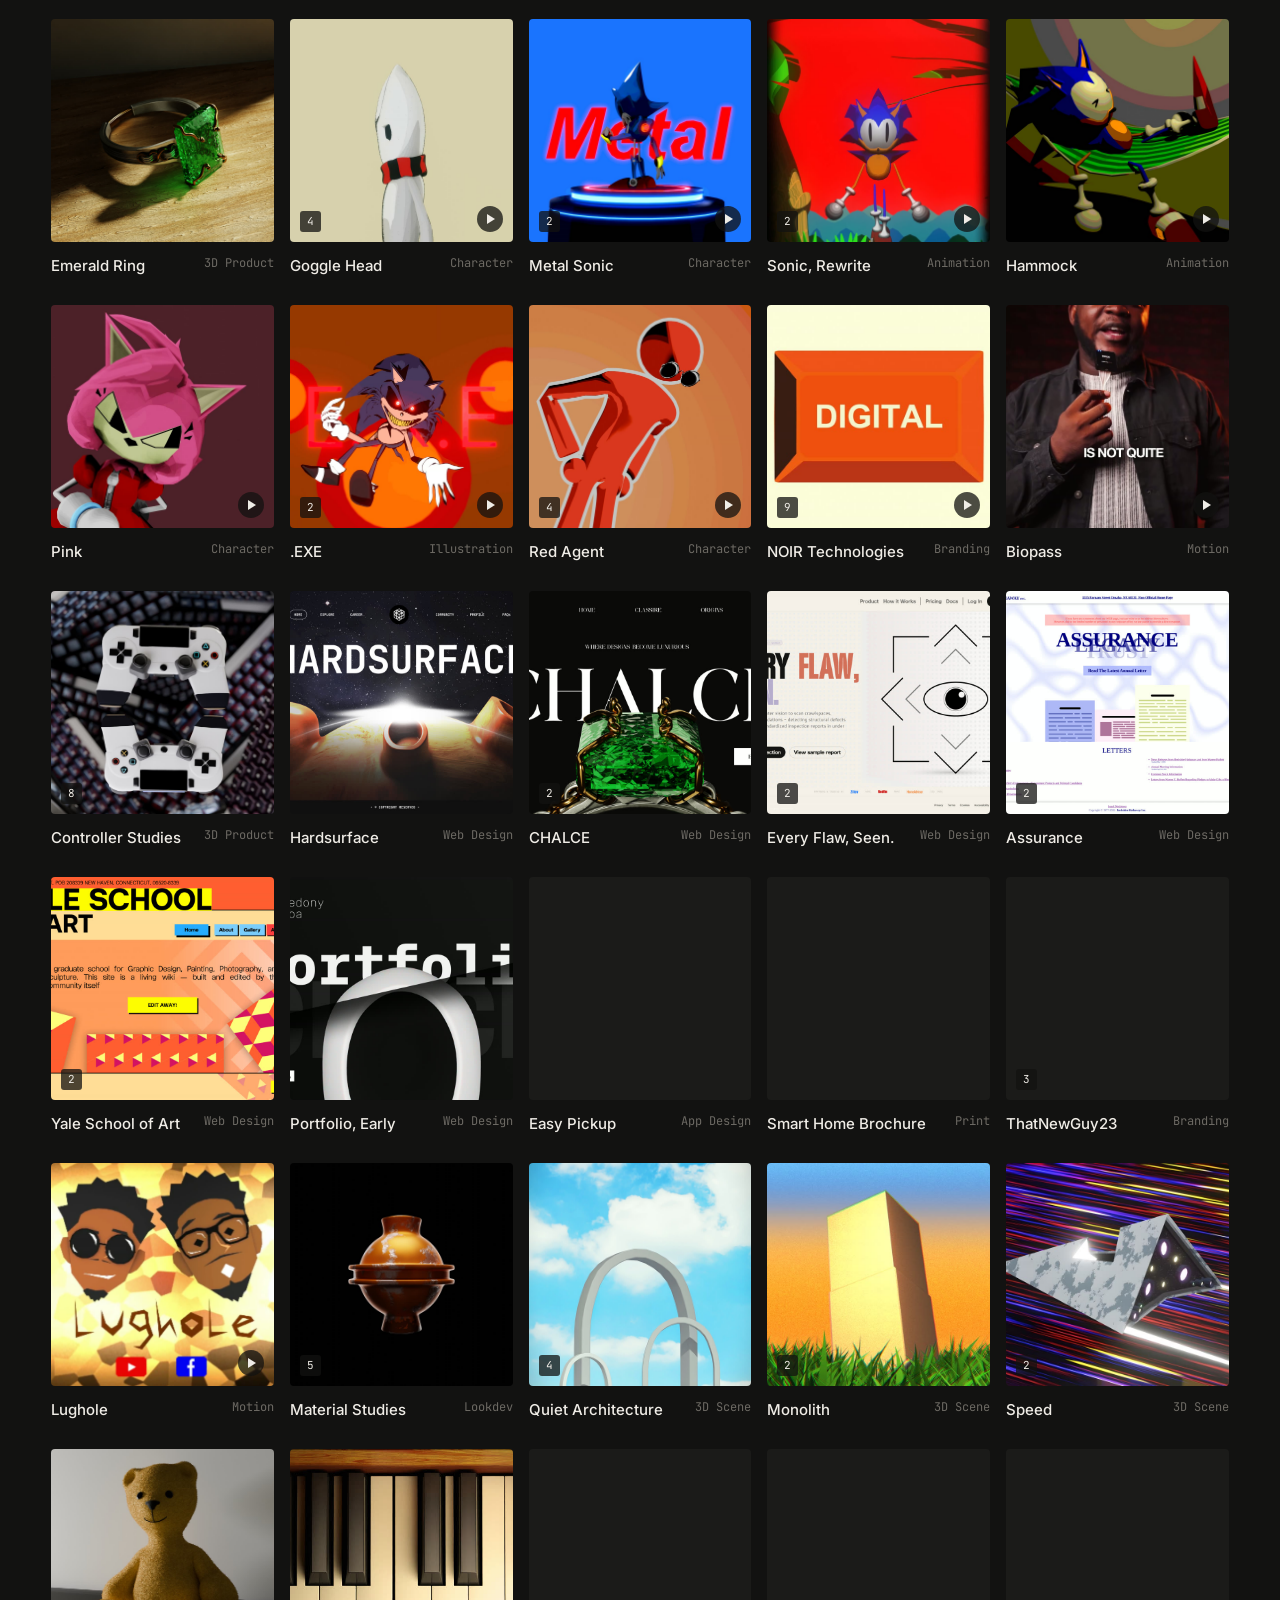
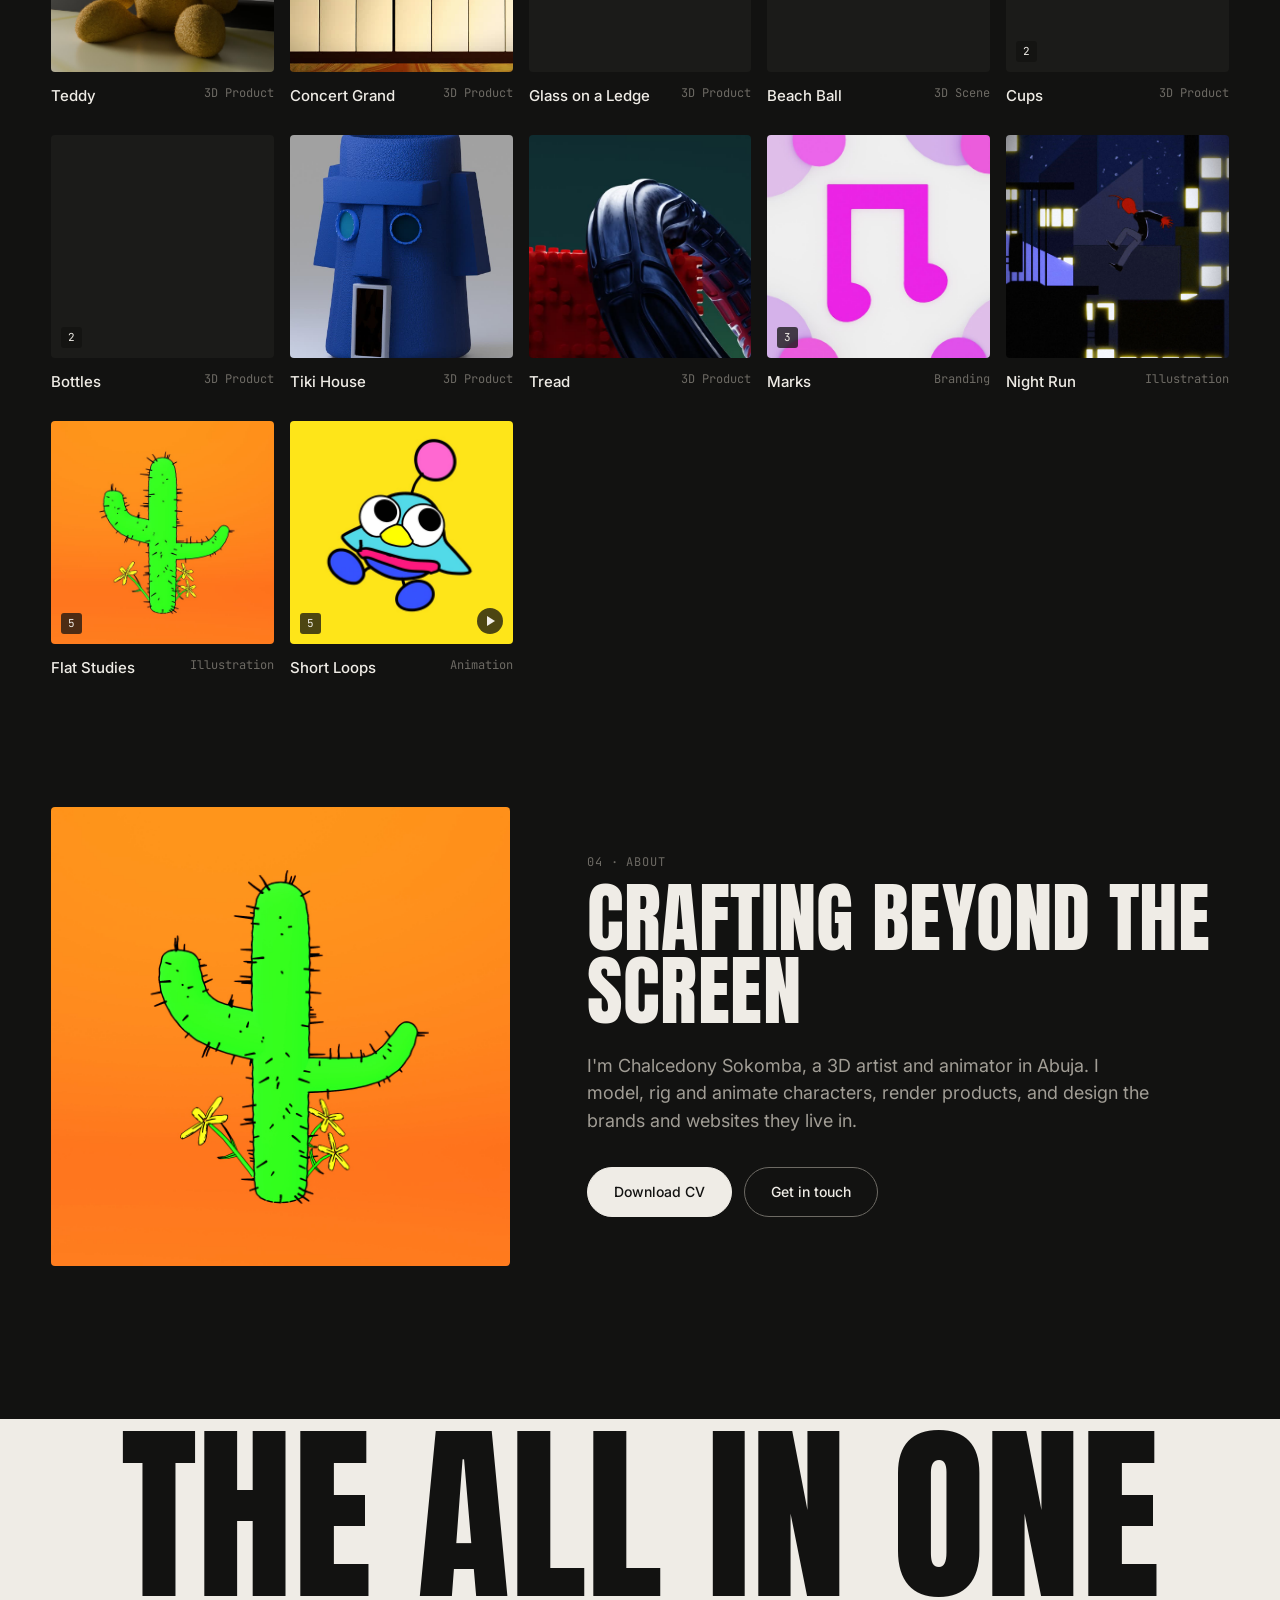
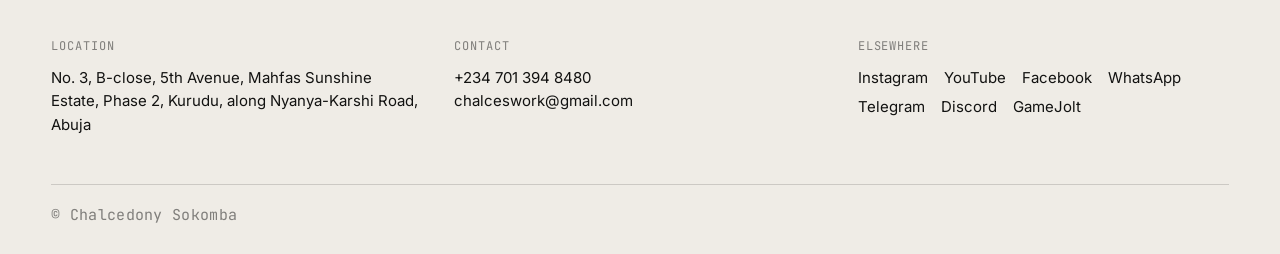
==== commit d862c699: "Rebuild: featured, rotating vault, filterable index, side panel that reflows the page, zoom/pan view" ====
--- a/index.html
+++ b/index.html
@@ -1,209 +1,147 @@
 <!DOCTYPE html>
 <html lang="en">
 <head>
-    <meta charset="UTF-8">
-    <meta name="viewport" content="width=device-width, initial-scale=1.0">
-    <title>Chalcedony Sokomba | 3D Artist, Animator & Designer</title>
-    <meta name="description" content="Portfolio of Chalcedony Sokomba (ThatNewGuy) — 3D Modeling, Hard Surface Design, Character Art, Motion Graphics & Animation.">
-    <meta name="theme-color" content="#141413">
-
-    <!-- Fonts -->
-    <link rel="preconnect" href="https://fonts.googleapis.com">
-    <link rel="preconnect" href="https://fonts.gstatic.com" crossorigin>
-    <link href="https://fonts.googleapis.com/css2?family=Inter:wght@300;400;500;600;700&display=swap" rel="stylesheet">
-
-    <!-- Stylesheets -->
-    <link rel="stylesheet" href="assets/Bootstrap/bootstrap/css/bootstrap.min.css">
-    <link href="https://unpkg.com/aos@2.3.4/dist/aos.css" rel="stylesheet" />
-    <link rel="stylesheet" href="./styles.css">
+<meta charset="UTF-8">
+<meta name="viewport" content="width=device-width, initial-scale=1">
+<title>Chalcedony Sokomba | 3D Artist, Animator & Designer</title>
+<meta name="description" content="Portfolio of Chalcedony Sokomba (ThatNewGuy): 3D, character, animation, branding and web design.">
+<meta name="theme-color" content="#121211">
+<link rel="preconnect" href="https://fonts.googleapis.com">
+<link rel="preconnect" href="https://fonts.gstatic.com" crossorigin>
+<link href="https://fonts.googleapis.com/css2?family=Inter:wght@400;500;600&family=JetBrains+Mono:wght@400&display=swap" rel="stylesheet">
+<link rel="stylesheet" href="styles.css">
 </head>
 <body>
 
-    <header class="container">
-        <div class="container-fluid">
-            <nav id="mainNav">
-                <!-- Logo: tries image first, falls back to text -->
-                <a href="index.html" class="nav-logo">
-                    <img src="assets/img/logo.png" alt="ALL IN ONE" class="nav-logo-img"
-                         onload="this.nextElementSibling.style.display='none'"
-                         onerror="this.style.display='none'">
-                    <h1 class="nav-logo-text">ALL IN ONE</h1>
-                </a>
+<div class="page" id="page">
 
-                <button class="nav-expand" id="navExpand" aria-label="Toggle navigation size">
-                    <svg viewBox="0 0 24 24"><polyline points="6 9 12 15 18 9"></polyline></svg>
-                </button>
+  <nav class="nav">
+    <a href="index.html" class="nav__mark">ALL IN ONE</a>
+    <div class="nav__links">
+      <a href="#work">Work</a>
+      <a href="#index">Index</a>
+      <a href="#about">About</a>
+      <a href="chalcedony_cv.html" class="nav__cv">CV</a>
+      <button class="nav__music" id="music" aria-label="Play background music" aria-pressed="false">
+        <span></span><span></span><span></span>
+      </button>
+      <audio id="bgMusic" src="assets/audio/loop.MP3" loop preload="none"></audio>
+    </div>
+  </nav>
 
-                <ul>
-                    <li class="px-5 py-2 rounded-5 nav-cv">
-                        <a href="chalcedony_cv.html">
-                            <span class="nav-cv-full">View CV</span>
-                            <span class="nav-cv-mini">CV</span>
-                        </a>
-                    </li>
-                    <li class="music-slot">
-                        <button id="music" class="music-player-button" onclick="toggle()" aria-label="Toggle background music"></button>
-                        <audio id="bg-music" src="assets/audio/loop.MP3" loop></audio>
-                    </li>
-                </ul>
-            </nav>
-        </div>
-    
-        <!-- HERO SECTION -->
-        <section class="hero">
-            <div class="container-sm d-flex justify-content-center align-items-center" 
-                 style="height: 75vh; width: 100%; border-radius: 12px; background: url('assets/img/neon%20racecarHD.jpg') center/cover no-repeat;" 
-                 data-aos="fade-up">
-                <div class="d-flex flex-column text-center">
-                    <h1 class="display-1 text-white" style="letter-spacing: -0.02em; text-shadow: 0 4px 30px rgba(0,0,0,0.6);">THE ALL IN ONE</h1>
-                </div>
-            </div>
+  <header class="hero">
+    <div class="hero__img" role="img" aria-label="Neon race car render"></div>
+    <h1 class="hero__title">THE ALL IN ONE</h1>
+    <div class="hero__bar">
+      <span>3D · Character · Motion · Design</span>
+      <span>Chalcedony Sokomba</span>
+      <span>Abuja, Nigeria</span>
+    </div>
+  </header>
 
-            <!-- HERO SUBBAR — equal-width columns for true centering -->
-            <div class="hero-subbar">
-                <span class="hero-subbar__left">3D Artist · Hard Surface · Motion & Character Design</span>
-                <span class="hero-subbar__center">Chalcedony Sokomba</span>
-                <span class="hero-subbar__right">Abuja, Nigeria</span>
-            </div>
-        </section>
-    
-        <!-- CURATED DESIGNS — 3 FEATURED CARDS -->
-        <section class="my-5" id="featured-work">
-            <div class="container py-5 twhite">
-                <div class="work-section-header" data-aos="fade-up">
-                    <h1 class="display-2">CURATED DESIGNS</h1>
-                    <p class="work-sub">3D, animation and design — handpicked favorites.</p>
-                </div>
-                <div class="feat-grid" id="featGrid"></div>
-            </div>
-        </section>
+  <section class="section" id="work">
+    <div class="section__head">
+      <span class="eyebrow">01 · Featured</span>
+      <h2 class="display">Selected work</h2>
+    </div>
+    <div class="featured" id="featured"></div>
+  </section>
 
-        <!-- CREATIVE VAULT — CYCLING MOSAIC COLLAGE -->
-        <section class="my-5 showcase-container" id="creative-vault">
-            <div class="container py-4 twhite">
-                <div class="collage-header" data-aos="fade-up">
-                    <h2 class="display-2">THE CREATIVE VAULT</h2>
-                    <p class="sans">An eclectic mosaic of experiments, character turnarounds, turntable animations, and shader studies. Every tile is interactive.</p>
-                </div>
-                <div class="mosaic-collage-frame" id="mosaicFrame">
-                    <div class="mosaic-collage" id="mosaicCollage"></div>
-                </div>
-            </div>
-        </section>
+  <section class="section" id="vault">
+    <div class="section__head section__head--row">
+      <div>
+        <span class="eyebrow">02 · The Vault</span>
+        <h2 class="display">Always changing</h2>
+      </div>
+      <div class="vault__ctl">
+        <span class="mono" id="vaultCount"></span>
+        <button class="chip" id="vaultPause" aria-pressed="false">Pause</button>
+      </div>
+    </div>
+    <div class="vault" id="vaultGrid"></div>
+    <div class="vault__progress"><div id="vaultBar"></div></div>
+  </section>
 
-        <!-- LIGHTBOX — for featured cards only -->
-        <div class="lb" id="lightbox" role="dialog" aria-modal="true" aria-label="Project details">
-            <div class="lb-box">
-                <span class="lb-close" role="button" aria-label="Close modal">&times;</span>
-                <div class="lb-media"></div>
-                <div class="lb-text sans"></div>
-            </div>
-        </div>
+  <section class="section" id="index">
+    <div class="section__head section__head--row">
+      <div>
+        <span class="eyebrow">03 · Index</span>
+        <h2 class="display">Everything</h2>
+      </div>
+      <div class="filters" id="filters" role="tablist"></div>
+    </div>
+    <div class="index" id="indexGrid"></div>
+  </section>
 
-        <!-- ABOUT — simplified, with social icons -->
-        <section id="about">
-            <div class="container">
-                <div class="row align-items-center g-5" data-aos="fade-up">
-                    <div class="col-lg-5">
-                        <img src="assets/img/chimp.jpg" alt="Bright orange background with green cactus illustration" class="about-img">
-                    </div>
-                    <div class="col-lg-7 twhite">
-                        <div class="about-text-block">
-                            <h2>Crafting Beyond The Screen</h2>
-                            <p>I'm Chalcedony Sokomba — a 3D artist and animator based in Abuja, building everything from hard-surface renders to character rigs and motion loops.</p>
-                            <div class="d-flex flex-wrap gap-3">
-                                <a href="./chalcedony_cv.html" download style="text-decoration:none;">
-                                    <button class="btn rounded-5 fs-5 px-5 border-2 border-white text-white sans">Download CV</button>
-                                </a>
-                                <a href="https://wa.me/2347013948480" target="_blank" rel="noopener" style="text-decoration:none;">
-                                    <button class="btn rounded-5 fs-5 px-5 btn-outline-light sans" style="border-width:2px;">Get In Touch</button>
-                                </a>
-                            </div>
-                            <div class="about-socials">
-                                <a href="https://wa.me/2347013948480" target="_blank" rel="noopener" aria-label="WhatsApp"><img src="assets/icons/icons8-whatsapp-480.png" alt="WhatsApp"></a>
-                                <a href="https://t.me/ThatNewGuy" target="_blank" rel="noopener" aria-label="Telegram"><img src="assets/icons/icons8-telegram-480.png" alt="Telegram"></a>
-                                <a href="https://discord.com/users/thatnewguy23" target="_blank" rel="noopener" aria-label="Discord"><img src="assets/icons/icons8-discord-480.png" alt="Discord"></a>
-                                <a href="https://facebook.com/chalcedony.sokomba" target="_blank" rel="noopener" aria-label="Facebook"><img src="assets/icons/icons8-facebook-480.png" alt="Facebook"></a>
-                            </div>
-                        </div>
-                    </div>
-                </div>
-            </div>
-        </section>
-    
-    </header>
+  <section class="section about" id="about">
+    <img src="assets/img/chimp.jpg" alt="Flat illustration of a green cactus on orange" class="about__img" loading="lazy">
+    <div class="about__text">
+      <span class="eyebrow">04 · About</span>
+      <h2 class="display">Crafting beyond the screen</h2>
+      <p>I'm Chalcedony Sokomba, a 3D artist and animator in Abuja. I model, rig and animate characters, render products, and design the brands and websites they live in.</p>
+      <div class="about__actions">
+        <a class="btn btn--solid" href="chalcedony_cv.html" download>Download CV</a>
+        <a class="btn" href="https://wa.me/2347013948480" target="_blank" rel="noopener">Get in touch</a>
+      </div>
+    </div>
+  </section>
 
-    <!-- RIGHT SIDEBAR — detail view for collage items -->
-    <aside class="detail-sidebar" id="detailSidebar">
-        <button class="detail-sidebar__close" aria-label="Close sidebar">&times;</button>
-        <div class="detail-sidebar__media"></div>
-        <div class="detail-sidebar__info"></div>
-    </aside>
+  <footer class="footer">
+    <h2 class="footer__title">THE ALL IN ONE</h2>
+    <div class="footer__cols">
+      <div>
+        <span class="eyebrow">Location</span>
+        <p>No. 3, B-close, 5th Avenue, Mahfas Sunshine Estate, Phase 2, Kurudu, along Nyanya-Karshi Road, Abuja</p>
+      </div>
+      <div>
+        <span class="eyebrow">Contact</span>
+        <p>+234 701 394 8480<br><a href="mailto:chalceswork@gmail.com">chalceswork@gmail.com</a></p>
+      </div>
+      <div>
+        <span class="eyebrow">Elsewhere</span>
+        <p class="footer__links">
+          <a href="https://instagram.com/chalcedonysokomba/" target="_blank" rel="noopener">Instagram</a>
+          <a href="https://www.youtube.com/@ThatNewGuy2024" target="_blank" rel="noopener">YouTube</a>
+          <a href="https://facebook.com/chalcedony.sokomba" target="_blank" rel="noopener">Facebook</a>
+          <a href="https://wa.me/2347013948480" target="_blank" rel="noopener">WhatsApp</a>
+          <a href="https://t.me/ThatNewGuy" target="_blank" rel="noopener">Telegram</a>
+          <a href="https://discord.com/users/thatnewguy23" target="_blank" rel="noopener">Discord</a>
+          <a href="https://gamejolt.com/@ThatNewGuy23" target="_blank" rel="noopener">GameJolt</a>
+        </p>
+      </div>
+    </div>
+    <p class="mono footer__fine">© Chalcedony Sokomba</p>
+  </footer>
+</div>
 
-    <!-- FULLSCREEN VIEWER — 45px padding, 3D parallax -->
-    <div class="fs-viewer" id="fsViewer">
-        <div class="fs-viewer__bg"></div>
-        <button class="fs-viewer__close" aria-label="Close viewer">&times;</button>
-        <div class="fs-viewer__media" id="fsMedia"></div>
-    </div>
+<!-- Project panel: pushes the page over on wide screens, slides up on phones -->
+<aside class="panel" id="panel" aria-hidden="true" aria-label="Project details">
+  <div class="panel__top">
+    <span class="mono" id="panelCount"></span>
+    <button class="icon-btn" id="panelClose" aria-label="Close panel">
+      <svg viewBox="0 0 24 24"><path d="M6 6l12 12M18 6L6 18"/></svg>
+    </button>
+  </div>
+  <div class="panel__body" id="panelBody"></div>
+</aside>
 
-    <!-- COLLAGE PROGRESS BAR — fixed at viewport bottom -->
-    <div class="collage-progress" id="collageProgress">
-        <div class="collage-progress__bar" id="collageProgressBar"></div>
-    </div>
+<!-- Fullscreen viewer: zoom + pan -->
+<div class="viewer" id="viewer" aria-hidden="true" role="dialog" aria-label="Fullscreen viewer">
+  <div class="viewer__stage" id="stage"><div class="viewer__media" id="stageMedia"></div></div>
+  <div class="viewer__caption" id="viewerCaption"></div>
+  <div class="viewer__tools">
+    <button class="icon-btn" id="vPrev" aria-label="Previous"><svg viewBox="0 0 24 24"><path d="M15 5l-7 7 7 7"/></svg></button>
+    <button class="icon-btn" id="vNext" aria-label="Next"><svg viewBox="0 0 24 24"><path d="M9 5l7 7-7 7"/></svg></button>
+    <span class="viewer__sep"></span>
+    <button class="icon-btn" id="vOut" aria-label="Zoom out"><svg viewBox="0 0 24 24"><path d="M5 12h14"/></svg></button>
+    <button class="viewer__zoom mono" id="vReset" aria-label="Reset zoom">100%</button>
+    <button class="icon-btn" id="vIn" aria-label="Zoom in"><svg viewBox="0 0 24 24"><path d="M5 12h14M12 5v14"/></svg></button>
+    <span class="viewer__sep"></span>
+    <button class="icon-btn" id="vClose" aria-label="Close viewer"><svg viewBox="0 0 24 24"><path d="M6 6l12 12M18 6L6 18"/></svg></button>
+  </div>
+</div>
 
-    <!-- FOOTER — masked text, zero top gap -->
-    <footer class="container-fluid bg-white pb-5 mb-0 site-footer">
-        <div class="w-100 text-center" style="margin:0; padding:0; overflow:hidden;">
-            <h1 class="footer-mask-title" id="footerTitle">THE ALL IN ONE</h1>
-        </div>
-        <div class="footer-info">
-            <div class="row justify-content-center align-items-start g-4 px-md-5">
-                <div class="col-md-4">
-                    <div class="text-center" data-aos="fade-up" data-aos-delay="100">
-                        <h2>LOCATION</h2>
-                        <h6 class="sans w-75 m-auto mt-3" style="line-height: 1.6;">No. 3, B-close, 5th Avenue Mahfas Sunshine Estate, Phase 2, Kurudu Along Nyanya-Karshi Road Abuja</h6>
-                    </div>
-                </div>
-                <div class="col-md-4">
-                    <div class="text-center" data-aos="fade-up" data-aos-delay="200">
-                        <h2>CONTACT</h2>
-                        <h6 class="sans w-75 m-auto mt-3">+234 701 394 8480</h6>
-                        <h6 class="sans w-75 m-auto mt-2"><a href="mailto:chalceswork@gmail.com" style="color:inherit; text-decoration:none;">chalceswork@gmail.com</a></h6>
-                    </div>
-                </div>
-                <div class="col-md-4">
-                    <div class="text-center" data-aos="fade-up" data-aos-delay="300">
-                        <h2>FOLLOW ME</h2>
-                        <div class="pt-3">
-                            <div class="footer-socials-row d-flex flex-wrap justify-content-center align-items-center gap-3">
-                                <a href="https://facebook.com/chalcedony.sokomba" target="_blank" rel="noopener"><img src="assets/icons/hollow/icons8-facebook-250.png" style="width:32px;" alt="Facebook"></a>
-                                <a href="https://wa.me/2347013948480" target="_blank" rel="noopener"><img src="assets/icons/hollow/icons8-whatsapp-250.png" style="width:32px;" alt="WhatsApp"></a>
-                                <a href="https://instagram.com/chalcedonysokomba/" target="_blank" rel="noopener"><img src="assets/icons/hollow/icons8-instagram-250.png" style="width:32px;" alt="Instagram"></a>
-                                <a href="https://www.youtube.com/@ThatNewGuy2024" target="_blank" rel="noopener"><img src="assets/icons/hollow/icons8-youtube-250.png" style="width:32px;" alt="YouTube"></a>
-                                <a href="https://discord.com/users/thatnewguy23" target="_blank" rel="noopener"><img src="assets/icons/hollow/icons8-discord-250.png" style="width:32px;" alt="Discord"></a>
-                                <a href="https://t.me/ThatNewGuy" target="_blank" rel="noopener"><img src="assets/icons/hollow/icons8-telegram-250.png" style="width:32px;" alt="Telegram"></a>
-                                <a href="https://gamejolt.com/@ThatNewGuy23" target="_blank" rel="noopener"><img src="assets/icons/hollow/icons8-gamejolt-250.png" style="width:32px;" alt="GameJolt"></a>
-                            </div>
-                        </div>
-                    </div>
-                </div>
-            </div>
-        </div>
-    </footer>
-
-    <!-- Scripts -->
-    <script src="assets/Bootstrap/bootstrap/js/bootstrap.bundle.min.js"></script>
-    <script src="https://unpkg.com/aos@2.3.4/dist/aos.js"></script>
-    <script src="projects.js"></script>
-    <script src="app.js"></script>
-    <script>
-        function toggle() {
-            const audio = document.getElementById("bg-music");
-            const btn = document.getElementById("music");
-            const isPlaying = btn.classList.toggle("active");
-            if (isPlaying) { audio.play(); } else { audio.pause(); }
-        }
-    </script>
+<script src="data.js"></script>
+<script src="site.js"></script>
 </body>
 </html>
--- a/styles.css
+++ b/styles.css
@@ -1,1268 +1,237 @@
-/* ═══════════════════════════════════════════════════════════════
-   CHALCEDONY SOKOMBA — PORTFOLIO STYLESHEET v3
-   ═══════════════════════════════════════════════════════════════ */
-
-:root {
-  --border-radius: 12px;
-  --primary-color: rgb(20, 20, 19);
-  --secondary-color: rgb(53, 45, 38);
-  --tertiary-color: rgb(250, 250, 250);
-  --font-two: 'Inter', system-ui, -apple-system, sans-serif;
-  --accent-warm: #e8a44a;
-  --surface-card: #1a1a19;
-  --surface-elevated: #252524;
-  --ease-snap: cubic-bezier(0.22, 1, 0.36, 1);
-  --info-height: 110px;
-  --concave-r: 14px;
-}
-
 @font-face {
   font-family: 'Anton';
   src: url('assets/fonts/Anton-Regular.ttf') format('truetype');
-}
-
-* {
+  font-display: swap;
+}
+
+:root {
+  --bg: #121211;
+  --bg-2: #1b1b19;
+  --line: #2c2b28;
+  --ink: #efece6;
+  --ink-2: #a19d95;
+  --ink-3: #6d6a64;
+  --accent: #f26b1d;
+  --display: 'Anton', Impact, sans-serif;
+  --sans: 'Inter', system-ui, sans-serif;
+  --mono: 'JetBrains Mono', ui-monospace, monospace;
+  --gutter: clamp(16px, 4vw, 56px);
+  --panel-w: 440px;
+  --ease: cubic-bezier(.2, .8, .2, 1);
+}
+
+*, *::before, *::after { box-sizing: border-box; }
+html { scroll-behavior: smooth; }
+body {
   margin: 0;
-  padding: 0;
-  box-sizing: border-box;
-  font-family: 'Anton', sans-serif;
-}
-
-html {
-  scroll-behavior: smooth;
-}
-
-body {
-  background-color: var(--primary-color) !important;
-  padding: 0;
-  margin: 0;
-  overscroll-behavior-y: contain;
-}
-
-.hero {
-  padding-top: 8rem;
-}
-
-.sans {
-  font-family: var(--font-two) !important;
-}
-
-.twhite {
-  color: var(--tertiary-color) !important;
-}
-
-.touchable {
-  cursor: pointer;
-}
-
-
-/* ═══════════════════════════════════════════════════════════════
-   NAVIGATION — with manual toggle, no auto-minimize
-   ═══════════════════════════════════════════════════════════════ */
-
-nav {
-  position: absolute;
-  top: 0;
-  left: 0;
-  width: 100%;
-  z-index: 1000;
-  background-color: transparent;
-  display: flex;
-  align-items: center;
-  justify-content: space-between;
-  padding: 40px 70px;
-  transition: all 0.35s var(--ease-snap);
-}
-
-nav.sticky {
-  position: fixed;
-  background-color: rgba(20, 20, 19, 0.92);
-  backdrop-filter: blur(20px);
-  -webkit-backdrop-filter: blur(20px);
-  padding: 20px 70px;
-}
-
-nav a,
-nav ul li a {
-  color: var(--tertiary-color);
-  text-decoration: none;
-}
-
-nav.sticky a,
-nav.sticky ul li a {
-  color: var(--tertiary-color);
-}
-
-nav ul {
-  display: flex;
-  align-items: center;
-  gap: 12px;
-}
-
-nav ul li {
-  list-style: none;
-  transition: all 0.35s var(--ease-snap);
-}
-
-/* Logo */
-.nav-logo {
-  display: flex;
-  align-items: center;
-  text-decoration: none !important;
-}
-
-.nav-logo-img {
-  height: 30px;
-  width: auto;
-}
-
-.nav-logo-text {
-  transition: font-size 0.35s var(--ease-snap);
-}
-
-/* View CV — original button styling & font weight */
-.nav-cv {
-  background-color: var(--tertiary-color) !important;
-  mix-blend-mode: difference !important;
-  border-radius: 50rem !important;
-  border: none !important;
-  box-shadow: none !important;
-  padding: 0.5rem 3rem !important;
-  display: flex;
-  align-items: center;
-  justify-content: center;
-  transition: all 0.35s var(--ease-snap);
-}
-
-.nav-cv a {
-  color: var(--primary-color) !important;
-  font-family: var(--font-two) !important;
-  font-weight: 100 !important;
-  font-size: 1rem;
-  display: flex;
-  align-items: center;
-  justify-content: center;
-  white-space: nowrap;
-  text-decoration: none;
-}
-
-.nav-cv-mini {
-  display: none;
-}
-
-/* Music — slot is the visual max size; the button itself is smaller and scales up into it */
-.music-slot {
-  width: 40px;
-  height: 40px;
-  display: flex;
-  align-items: center;
-  justify-content: center;
-}
-
-.music-player-button {
-  z-index: 111111;
-  width: 32px;
-  height: 32px;
-  border-radius: 50%;
-  background-color: rgb(255, 255, 255);
-  cursor: pointer;
-  transition: background-color 0.35s var(--ease-snap), border 0.35s var(--ease-snap);
-  border: none;
-  display: inline-block;
-  animation: bloop 4s infinite var(--ease-snap);
-  mix-blend-mode: difference;
-  transform-origin: center center;
-}
-
-@keyframes bloop {
-
-  0%,
-  50%,
-  100% {
-    transform: scale(1);
-  }
-
-  25%,
-  75% {
-    transform: scale(1.25);
-  }
-}
-
-.music-player-button.active {
-  background-color: black;
-  border: 3px solid white;
-}
-
-/* Center chevron — always visible; 50% when open, existing opacity when closed */
-.nav-expand {
-  display: flex;
-  position: absolute;
-  left: 50%;
-  top: 50%;
-  transform: translate(-50%, -50%);
-  background: none;
-  border: none;
-  cursor: pointer;
-  opacity: 0.5;
-  transition: opacity 0.3s ease;
-  padding: 4px 10px;
-  z-index: 10;
-}
-
-.nav-expand:hover {
-  opacity: 1;
-}
-
-.nav-expand svg {
-  width: 20px;
-  height: 20px;
-  fill: none;
-  stroke: white;
-  stroke-width: 2.5;
-  stroke-linecap: round;
-  stroke-linejoin: round;
-  transform: rotate(180deg);
-  transition: transform 0.35s var(--ease-snap);
-}
-
-/* ── Minimized State ── */
-nav.minimized {
-  padding: 10px 40px;
-}
-
-nav.minimized .nav-expand {
-  display: flex;
-}
-
-nav.minimized .nav-logo-text {
-  font-size: 0.9rem;
-}
-
-nav.minimized .nav-logo-img {
-  height: 22px;
-}
-
-/* CV becomes small square — same font, smaller, centered */
-nav.minimized .nav-cv {
-  width: 28px;
-  height: 28px;
-  border-radius: 4px !important;
-  padding: 0 !important;
-  display: flex;
-  align-items: center;
-  justify-content: center;
-}
-
-nav.minimized .nav-cv a {
-  font-family: var(--font-two) !important;
-  font-size: 0.6rem;
-  font-weight: 100;
-  width: 100%;
-  height: 100%;
-  display: flex;
-  align-items: center;
-  justify-content: center;
-}
-
-nav.minimized .nav-cv-full {
-  display: none;
-}
-
-nav.minimized .nav-cv-mini {
-  display: inline;
-}
-
-nav.minimized .music-slot {
-  width: 28px;
-  height: 28px;
-}
-
-nav.minimized .music-player-button {
-  width: 22px;
-  height: 22px;
-}
-
-nav.minimized .nav-expand {
-  opacity: 0.7;
-}
-
-nav.minimized .nav-expand:hover {
-  opacity: 1;
-}
-
-nav.minimized .nav-expand svg {
-  transform: rotate(0deg);
-}
-
-
-/* ═══════════════════════════════════════════════════════════════
-   HERO SUBBAR — true centering
-   ═══════════════════════════════════════════════════════════════ */
-
-.hero-subbar {
-  display: flex;
-  justify-content: space-between;
-  align-items: center;
-  margin-top: 1rem;
-  padding: 0 0.25rem;
-  font-family: var(--font-two);
-}
-
-.hero-subbar__left,
-.hero-subbar__right {
-  flex: 0 0 35%;
-  font-size: 0.78rem;
-  color: rgba(255, 255, 255, 0.4);
-  letter-spacing: 0.3px;
-}
-
-.hero-subbar__left {
-  text-align: left;
-}
-
-.hero-subbar__right {
-  text-align: right;
-}
-
-.hero-subbar__center {
-  flex: 0 0 30%;
-  text-align: center;
-  font-size: 0.95rem;
-  font-weight: 400;
-  color: rgba(255, 255, 255, 0.65);
-  letter-spacing: 0.04em;
-}
-
-
-/* ═══════════════════════════════════════════════════════════════
-   FEATURED CARDS — inverted border-radius hover
-   ═══════════════════════════════════════════════════════════════ */
-
-.work-section-header {
-  text-align: center;
-  margin-bottom: 2.5rem;
-}
-
-.work-sub {
-  font-size: 0.95rem;
-  opacity: 0.5;
-  margin: 0.6rem auto 0;
-  max-width: 380px;
-  font-family: var(--font-two);
-  line-height: 1.5;
-}
-
-.feat-grid {
-  display: grid;
-  grid-template-columns: repeat(3, 1fr);
-  gap: 1.5rem;
-}
-
-.feat-card {
-  position: relative;
-  overflow: hidden;
-  border-radius: var(--border-radius);
-  background: var(--surface-card);
-  cursor: pointer;
-  height: 500px;
-  border: 1px solid rgba(255, 255, 255, 0.06);
-  transition: border-color 0.3s ease;
-}
-
-.feat-card:hover {
-  border-color: rgba(255, 255, 255, 0.14);
-}
-
-.feat-card__img {
-  position: absolute;
-  top: 0;
-  left: 0;
-  right: 0;
-  bottom: 0;
-  overflow: hidden;
-  transition: bottom 0.55s var(--ease-snap);
-}
-
-.feat-card:hover .feat-card__img {
-  bottom: var(--info-height);
-}
-
-.feat-card__img img,
-.feat-card__img video {
-  width: 100%;
-  height: 100%;
-  object-fit: cover;
-  display: block;
-  transition: transform 0.6s var(--ease-snap);
-  border-radius: 0 0 var(--concave-r) var(--concave-r);
-}
-
-.feat-card:hover .feat-card__img img,
-.feat-card:hover .feat-card__img video {
-  transform: scale(1.04);
-}
-
-.feat-card__info {
-  position: absolute;
-  bottom: 0;
-  left: 0;
-  right: 0;
-  height: var(--info-height);
-  padding: 0.85rem 1.3rem 1rem;
-  background: var(--surface-card);
-  color: var(--tertiary-color);
-  transform: translateY(100%);
-  transition: transform 0.55s var(--ease-snap);
-  z-index: 2;
-}
-
-.feat-card:hover .feat-card__info {
-  transform: translateY(0);
-}
-
-/* Inverted border-radius (concave corners) */
-.feat-card__info::before,
-.feat-card__info::after {
-  content: '';
-  position: absolute;
-  bottom: 100%;
-  width: var(--concave-r);
-  height: var(--concave-r);
-  pointer-events: none;
-}
-
-.feat-card__info::before {
-  left: 0;
-  background: radial-gradient(circle at 100% 0, transparent calc(var(--concave-r) - 0.5px), var(--surface-card) var(--concave-r));
-}
-
-.feat-card__info::after {
-  right: 0;
-  background: radial-gradient(circle at 0% 0, transparent calc(var(--concave-r) - 0.5px), var(--surface-card) var(--concave-r));
-}
-
-.feat-card__info h3 {
-  font-size: 1.25rem;
-  margin: 0 0 0.25rem;
-  letter-spacing: 0.02em;
-  white-space: nowrap;
-  overflow: hidden;
-  text-overflow: ellipsis;
-}
-
-.feat-card__info p {
-  font-family: var(--font-two);
-  font-size: 0.8rem;
-  opacity: 0.55;
-  margin: 0;
-  line-height: 1.4;
-  display: -webkit-box;
-  -webkit-line-clamp: 2;
-  -webkit-box-orient: vertical;
-  overflow: hidden;
-}
-
-.feat-card__meta {
-  font-family: var(--font-two);
-  font-size: 0.65rem;
-  opacity: 0.3;
-  text-transform: uppercase;
-  letter-spacing: 1.5px;
-  margin-top: 0.35rem;
-  display: block;
-}
-
-
-/* ═══════════════════════════════════════════════════════════════
-   MOSAIC COLLAGE — cycling pages with progress bar
-   ═══════════════════════════════════════════════════════════════ */
-
-.collage-header {
-  text-align: center;
-  margin-bottom: 2.5rem;
-  padding-top: 1rem;
-}
-
-.collage-header h2 {
-  font-size: clamp(2rem, 5vw, 3.5rem);
-  letter-spacing: -0.02em;
-}
-
-.collage-header p {
-  font-family: var(--font-two);
-  font-size: 0.95rem;
-  opacity: 0.45;
-  max-width: 440px;
-  margin: 0.6rem auto 0;
-  line-height: 1.5;
-}
-
-.mosaic-collage-frame {
-  width: 100%;
-}
-
-.mosaic-collage {
-  column-count: 4;
-  column-gap: 12px;
-  padding: 0;
-  margin: 0 auto;
-  transition: opacity 0.4s ease;
-}
-
-.mosaic-collage.cycling-out {
-  opacity: 0;
-}
-
-.mosaic-item {
-  break-inside: avoid;
-  margin-bottom: 12px;
-  position: relative;
-  border-radius: var(--border-radius);
-  overflow: hidden;
-  cursor: pointer;
-  background: var(--surface-card);
-  border: 1px solid rgba(255, 255, 255, 0.06);
-  transition: transform 0.4s var(--ease-snap), box-shadow 0.3s ease, border-color 0.3s ease;
-  display: block;
-}
-
-.mosaic-item img,
-.mosaic-item video {
-  width: 100%;
-  height: auto;
-  display: block;
-  transition: transform 0.5s var(--ease-snap);
-}
-
-.mosaic-item:hover img,
-.mosaic-item:hover video {
-  transform: scale(1.04);
-}
-
-.mosaic-item:hover {
-  transform: translateY(-3px);
-  box-shadow: 0 12px 32px rgba(0, 0, 0, 0.4);
-  border-color: rgba(255, 255, 255, 0.12);
-}
-
-/* Hover label — Inter font, readable */
-.mosaic-item__label {
-  position: absolute;
-  bottom: 0;
-  left: 0;
-  right: 0;
-  padding: 2rem 1rem 0.8rem;
-  background: linear-gradient(to top, rgba(15, 15, 14, 0.88) 0%, transparent 100%);
-  color: var(--tertiary-color);
-  opacity: 0;
-  transform: translateY(4px);
-  transition: opacity 0.25s ease, transform 0.25s ease;
-  pointer-events: none;
-}
-
-.mosaic-item:hover .mosaic-item__label {
-  opacity: 1;
-  transform: translateY(0);
-}
-
-.mosaic-item__label h4 {
-  font-family: var(--font-two);
-  font-size: 0.85rem;
-  font-weight: 500;
-  margin: 0 0 2px;
-  letter-spacing: 0.02em;
-}
-
-.mosaic-item__label span {
-  font-family: var(--font-two);
-  font-size: 0.65rem;
-  opacity: 0.6;
-  text-transform: uppercase;
-  letter-spacing: 1px;
-}
-
-/* Active tile */
-.mosaic-item.active-tile {
-  border-color: var(--accent-warm);
-  box-shadow: 0 0 0 2px var(--accent-warm);
-}
-
-
-/* ═══════════════════════════════════════════════════════════════
-   COLLAGE PROGRESS BAR — fixed at viewport bottom
-   ═══════════════════════════════════════════════════════════════ */
-
-.collage-progress {
-  position: fixed;
-  bottom: 0;
-  left: 0;
-  right: 0;
-  height: 3px;
-  background: rgba(255, 255, 255, 0.06);
-  z-index: 999;
-  opacity: 0;
-  pointer-events: none;
-  transition: opacity 0.4s ease;
-}
-
-.collage-progress.visible {
-  opacity: 1;
-}
-
-.collage-progress__bar {
-  height: 100%;
-  width: 0%;
-  background: linear-gradient(90deg, var(--accent-warm), #f0c674);
-  transition: width 0.1s linear;
-  border-radius: 0 2px 2px 0;
-}
-
-
-/* ═══════════════════════════════════════════════════════════════
-   SCROLL REVEAL — opacity + translateY, left-to-right delays
-   ═══════════════════════════════════════════════════════════════ */
-
-.showcase-container {
-  position: relative;
-  padding: 2rem 0;
-}
-
-.mosaic-item[data-animate] {
-  opacity: 0;
-  transform: translateY(28px);
-  transition: opacity 1.2s var(--ease-snap), transform 1.2s var(--ease-snap);
-}
-
-.mosaic-item[data-animate].is-visible {
-  opacity: 1;
-  transform: translateY(0);
-}
-
-
-/* ═══════════════════════════════════════════════════════════════
-   RIGHT SIDEBAR — detail view for collage items
-   ═══════════════════════════════════════════════════════════════ */
-
-.detail-sidebar {
-  position: fixed;
-  top: 0;
-  right: 0;
-  width: min(420px, 88vw);
-  height: 100vh;
-  background: var(--surface-card);
-  border-left: 1px solid rgba(255, 255, 255, 0.08);
-  z-index: 3000;
-  transform: translateX(100%);
-  transition: transform 0.4s var(--ease-snap);
-  overflow-y: auto;
-  padding: 1.5rem;
-  color: var(--tertiary-color);
-  box-shadow: -10px 0 40px rgba(0, 0, 0, 0.3);
-}
-
-.detail-sidebar.open {
-  transform: translateX(0);
-}
-
-.detail-sidebar__close {
-  position: sticky;
-  top: 0;
-  float: right;
-  width: 36px;
-  height: 36px;
-  border-radius: 50%;
-  border: none;
-  background: rgba(255, 255, 255, 0.06);
-  color: rgba(255, 255, 255, 0.5);
-  font-size: 1.3rem;
-  cursor: pointer;
-  display: flex;
-  align-items: center;
-  justify-content: center;
-  transition: all 0.2s ease;
-  z-index: 3;
-}
-
-.detail-sidebar__close:hover {
-  background: rgba(255, 255, 255, 0.12);
-  color: white;
-}
-
-/* Media — full width, proper aspect ratio, not cropped */
-.detail-sidebar__media {
-  margin-top: 0.5rem;
-  clear: both;
-}
-
-.detail-sidebar__media img,
-.detail-sidebar__media video {
-  width: 100%;
-  height: auto;
-  border-radius: var(--border-radius);
-  cursor: pointer;
-  object-fit: contain;
-  max-height: 50vh;
-  background: rgba(255, 255, 255, 0.02);
-  margin-bottom: 6px;
-  transition: transform 0.3s var(--ease-snap);
-}
-
-.detail-sidebar__media img:hover,
-.detail-sidebar__media video:hover {
-  transform: scale(1.01);
-}
-
-.detail-sidebar__info {
-  margin-top: 1rem;
-}
-
-.detail-sidebar__info h3 {
-  font-size: 1.5rem;
-  margin-bottom: 0.5rem;
-  letter-spacing: -0.01em;
-  line-height: 1.15;
-}
-
-.detail-sidebar__info p {
-  font-family: var(--font-two);
-  font-size: 0.9rem;
-  color: rgba(255, 255, 255, 0.6);
-  line-height: 1.6;
-  margin-bottom: 1rem;
-}
-
-.sidebar-meta {
-  display: flex;
-  flex-direction: column;
-  gap: 0.7rem;
-}
-
-.sidebar-meta__item b {
-  display: block;
-  font-family: var(--font-two);
-  font-size: 0.6rem;
-  text-transform: uppercase;
-  letter-spacing: 1.5px;
-  opacity: 0.3;
-  font-weight: 600;
-}
-
-.sidebar-meta__item span {
-  font-family: var(--font-two);
-  font-size: 0.85rem;
-  opacity: 0.6;
-}
-
-/* Grouped items in sidebar — side by side with border-radius, 8px gap */
-.sidebar-group-media {
-  display: flex;
-  flex-wrap: wrap;
-  gap: 8px;
-  margin-top: 0.8rem;
-}
-
-.sidebar-group-media img,
-.sidebar-group-media video {
-  flex: 1 1 calc(50% - 4px);
-  min-width: 120px;
-  height: auto;
-  max-height: 180px;
-  border-radius: var(--border-radius);
-  object-fit: cover;
-  cursor: pointer;
-  border: 1px solid rgba(255, 255, 255, 0.06);
-  transition: border-color 0.3s ease;
-}
-
-.sidebar-group-media img:hover,
-.sidebar-group-media video:hover {
-  border-color: rgba(255, 255, 255, 0.15);
-}
-
-
-/* ═══════════════════════════════════════════════════════════════
-   FULLSCREEN VIEWER — 45px padding, 3D parallax
-   ═══════════════════════════════════════════════════════════════ */
-
-.fs-viewer {
-  position: fixed;
-  inset: 0;
-  z-index: 6000;
-  display: none;
-  align-items: center;
-  justify-content: center;
-  padding: 45px;
-}
-
-.fs-viewer.open {
-  display: flex;
-}
-
-.fs-viewer__bg {
-  position: absolute;
-  inset: 0;
-  background: rgba(0, 0, 0, 0.88);
-  backdrop-filter: blur(10px);
-  -webkit-backdrop-filter: blur(10px);
-  cursor: pointer;
-}
-
-.fs-viewer__close {
-  position: absolute;
-  top: 12px;
-  right: 16px;
-  z-index: 2;
-  width: 40px;
-  height: 40px;
-  border-radius: 50%;
-  border: none;
-  background: rgba(255, 255, 255, 0.08);
-  color: rgba(255, 255, 255, 0.6);
-  font-size: 1.5rem;
-  cursor: pointer;
-  display: flex;
-  align-items: center;
-  justify-content: center;
-  transition: all 0.2s ease;
-}
-
-.fs-viewer__close:hover {
-  background: rgba(255, 255, 255, 0.15);
-  color: white;
-}
-
-.fs-viewer__media {
-  position: relative;
-  z-index: 1;
-  width: 100%;
-  height: 100%;
-  display: flex;
-  align-items: center;
-  justify-content: center;
-  perspective: 1200px;
-}
-
-.fs-viewer__media img,
-.fs-viewer__media video {
-  max-width: 100%;
-  max-height: 100%;
-  object-fit: contain;
-  border-radius: var(--border-radius);
-  transition: transform 0.12s ease-out;
-  will-change: transform;
-  box-shadow: 0 20px 60px rgba(0, 0, 0, 0.5);
-}
-
-
-/* ═══════════════════════════════════════════════════════════════
-   LIGHTBOX (featured cards)
-   ═══════════════════════════════════════════════════════════════ */
-
-.lb {
-  position: fixed;
-  inset: 0;
-  z-index: 5000;
-  background: rgba(0, 0, 0, 0.92);
-  backdrop-filter: blur(24px);
-  display: none;
-  align-items: center;
-  justify-content: center;
-  padding: 1rem;
-  opacity: 0;
-  transition: opacity 0.4s ease;
-}
-
-.lb.open {
-  display: flex;
-  opacity: 1;
-}
-
-.lb-box {
-  position: relative;
-  display: grid;
-  grid-template-columns: 1.2fr 1fr;
-  gap: 2rem;
-  background: var(--surface-card);
-  color: var(--tertiary-color);
-  border-radius: var(--border-radius);
-  max-width: 1020px;
-  width: 100%;
-  max-height: 90vh;
-  overflow: auto;
-  padding: 1.5rem;
-  border: 1px solid rgba(255, 255, 255, 0.06);
-  box-shadow: 0 40px 100px rgba(0, 0, 0, 0.6);
-  animation: lb-enter 0.5s var(--ease-snap) both;
-}
-
-@keyframes lb-enter {
-  from {
-    opacity: 0;
-    transform: translateY(28px)
-  }
-
-  to {
-    opacity: 1;
-    transform: none
-  }
-}
-
-.lb-media img,
-.lb-media video {
-  width: 100%;
-  max-height: 76vh;
-  object-fit: contain;
-  border-radius: var(--border-radius);
-}
-
-.lb-text h2 {
-  font-size: 2rem;
-  margin-bottom: 1rem;
-  letter-spacing: -0.02em;
-}
-
-.lb-row {
-  margin-bottom: 0.9rem;
-  font-size: 0.95rem;
-  font-family: var(--font-two);
-  line-height: 1.5;
-}
-
-.lb-row b {
-  display: block;
-  font-size: 0.65rem;
-  text-transform: uppercase;
-  letter-spacing: 1.5px;
-  opacity: 0.35;
-  margin-bottom: 0.15rem;
-  font-weight: 600;
-}
-
-.lb-close {
-  position: absolute;
-  top: 0.5rem;
-  right: 1.2rem;
-  font-size: 2rem;
-  cursor: pointer;
-  z-index: 2;
-  line-height: 1;
-  color: rgba(250, 250, 250, 0.5);
-  transition: color 0.3s, transform 0.3s ease;
-  width: 40px;
-  height: 40px;
-  display: flex;
-  align-items: center;
-  justify-content: center;
-  border-radius: 50%;
-}
-
-.lb-close:hover {
-  color: var(--tertiary-color);
-  transform: rotate(90deg);
-  background: rgba(255, 255, 255, 0.08);
-}
-
-
-/* ═══════════════════════════════════════════════════════════════
-   ABOUT SECTION — simplified, with social icons
-   ═══════════════════════════════════════════════════════════════ */
-
-#about {
-  min-height: 100vh;
-  display: flex;
-  align-items: center;
-  margin: 0;
-  padding: 4rem 0;
-}
-
-.about-img {
-  width: 100%;
-  height: auto;
-  max-height: 70vh;
-  object-fit: cover;
-  border-radius: var(--border-radius);
-  border: 1px solid rgba(255, 255, 255, 0.06);
-  transition: transform 0.6s var(--ease-snap);
-}
-
-.about-img:hover {
-  transform: scale(1.02);
-}
-
-.about-text-block h2 {
-  font-size: clamp(1.8rem, 4vw, 2.8rem);
-  letter-spacing: -0.02em;
-  margin-bottom: 1rem;
-  line-height: 1.15;
-}
-
-.about-text-block p {
-  font-family: var(--font-two);
-  font-size: 1rem;
-  color: rgba(255, 255, 255, 0.7);
-  line-height: 1.7;
-  margin-bottom: 1.5rem;
-  max-width: 480px;
-}
-
-.about-socials {
-  display: flex;
-  flex-wrap: wrap;
-  gap: 0.6rem;
-  margin-top: 1.5rem;
-}
-
-.about-socials a {
-  display: inline-flex;
-  width: 38px;
-  height: 38px;
-  border-radius: 8px;
-  overflow: hidden;
-  transition: transform 0.25s ease, opacity 0.25s ease;
-  opacity: 0.75;
-}
-
-.about-socials a:hover {
-  transform: translateY(-2px) scale(1.08);
-  opacity: 1;
-}
-
-.about-socials img {
-  width: 100%;
-  height: 100%;
-  object-fit: cover;
-}
-
-
-/* ═══════════════════════════════════════════════════════════════
-   FOOTER — masked text, zero top gap
-   ═══════════════════════════════════════════════════════════════ */
-
-footer,
-.site-footer {
-  position: relative;
-  overflow: hidden;
-  border: none !important;
-  outline: none;
-  box-shadow: none;
-  margin-top: -2px;
-  padding-top: 0 !important;
-}
-
-.footer-mask-title {
-  font-size: clamp(3.5rem, 14vw, 200px);
-  line-height: 0.88;
-  letter-spacing: -0.04em;
-  margin: 0;
-  padding: 0;
-  text-align: center;
-  color: var(--primary-color);
-}
-
-.footer-info {
-  padding: 2.5rem 0 1.5rem;
-}
-
-.footer-socials-row a {
-  display: inline-flex;
-  align-items: center;
-  justify-content: center;
-  width: 40px;
-  height: 40px;
-  border-radius: 50%;
-  background: rgba(0, 0, 0, 0.04);
-  transition: all 0.25s ease;
-}
-
-.footer-socials-row a:hover {
-  background: rgba(0, 0, 0, 0.1);
-  transform: translateY(-2px);
-}
-
-
-/* ═══════════════════════════════════════════════════════════════
-   RESPONSIVE
-   ═══════════════════════════════════════════════════════════════ */
-
-@media(max-width:1200px) {
-  .mosaic-collage {
-    column-count: 3;
-  }
-}
-
-@media(max-width:991px) {
-  .hero-subbar {
-    flex-direction: column;
-    align-items: center;
-    gap: 0.25rem;
-  }
-
-  .hero-subbar__left,
-  .hero-subbar__center,
-  .hero-subbar__right {
-    flex: none;
-    text-align: center;
-  }
-
-  .hero-subbar__center {
-    order: -1;
-  }
-
-  .feat-grid {
-    grid-template-columns: repeat(2, 1fr);
-  }
-
-  .feat-card {
-    height: 440px;
-  }
-
-  .lb-box {
-    grid-template-columns: 1fr;
-  }
-
-  .lb-media img,
-  .lb-media video {
-    max-height: 50vh;
-  }
-}
-
-@media(max-width:768px) {
-  nav {
-    padding: 20px 20px;
-  }
-
-  nav.sticky {
-    padding: 15px 20px;
-  }
-
-  nav.minimized {
-    padding: 8px 16px;
-  }
-
-  .mosaic-collage {
-    column-count: 2;
-    column-gap: 10px;
-  }
-
-  .mosaic-item {
-    margin-bottom: 10px;
-  }
-
-  .mosaic-item__label {
-    display: none;
-  }
-
-  .feat-grid {
-    grid-template-columns: 1fr;
-    gap: 1.2rem;
-  }
-
-  .feat-card {
-    height: 460px;
-  }
-
-  .detail-sidebar {
-    width: 100vw;
-  }
-}
-
-@media(max-width:600px) {
-  nav {
-    flex-direction: column;
-    align-items: center;
-    padding: 1rem;
-    gap: 0.5rem;
-    background-color: rgba(20, 20, 19, 0.98);
-    position: fixed;
-    width: 100vw;
-  }
-
-  nav ul {
-    flex-direction: row;
-    flex-wrap: wrap;
-    justify-content: center;
-    gap: 0.5rem;
-  }
-
-  nav ul li {
-    margin: 0.3rem;
-  }
-
-  #mainNav h1 {
-    font-size: 1.4rem;
-  }
-
-  .music-slot {
-    width: 32px;
-    height: 32px;
-  }
-
-  .music-player-button {
-    width: 26px;
-    height: 26px;
-  }
-
-  .hero {
-    padding-top: 6rem;
-  }
-
-  .display-1,
-  .display-2 {
-    font-size: 2rem !important;
-    text-align: center;
-  }
-
-  .row {
-    flex-direction: column !important;
-    gap: 1.5rem !important;
-  }
-
-  .col,
-  .col-12,
-  .col-md-4 {
-    width: 100% !important;
-    max-width: 100% !important;
-  }
-
-  .feat-card {
-    height: 400px;
-  }
-
-  .about-img {
-    max-height: 280px;
-  }
-
-  button,
-  .btn {
-    width: 100% !important;
-    font-size: 1.1rem !important;
-    padding: 10px 0 !important;
-  }
-
-  .fs-viewer {
-    padding: 20px;
-  }
-}
-
-@media(max-width:480px) {
-  .mosaic-collage {
-    column-count: 1;
-  }
-
-  .display-1,
-  .display-2 {
-    font-size: 1.5rem !important;
-  }
-
-  nav {
-    padding: 10px 8px;
-  }
-
-  .hero {
-    padding-top: 5rem;
-  }
-
-  #mainNav h1 {
-    font-size: 1.2rem;
-  }
-}+  background: var(--bg);
+  color: var(--ink);
+  font: 400 16px/1.55 var(--sans);
+  -webkit-font-smoothing: antialiased;
+  overflow-x: hidden;
+}
+/* only the fullscreen viewer ever locks scrolling */
+body.viewer-open { overflow: hidden; }
+img, video { display: block; max-width: 100%; }
+a { color: inherit; }
+button { font: inherit; color: inherit; background: none; border: 0; padding: 0; cursor: pointer; }
+:focus-visible { outline: 2px solid var(--accent); outline-offset: 3px; }
+
+.mono { font: 400 12px/1.4 var(--mono); letter-spacing: .02em; color: var(--ink-2); }
+.eyebrow { display: block; font: 400 12px/1 var(--mono); letter-spacing: .08em; text-transform: uppercase; color: var(--ink-3); margin-bottom: 14px; }
+.display { font: 400 clamp(40px, 6vw, 84px)/.95 var(--display); text-transform: uppercase; margin: 0; letter-spacing: .005em; }
+
+/* the page makes room for the panel instead of hiding under it */
+.page { transition: margin-right .45s var(--ease); }
+@media (min-width: 1000px) {
+  body.panel-open .page { margin-right: var(--panel-w); }
+}
+
+/* ── nav ── */
+.nav {
+  position: sticky; top: 0; z-index: 20;
+  display: flex; align-items: center; justify-content: space-between;
+  padding: 18px var(--gutter);
+  background: rgba(18, 18, 17, .86);
+  backdrop-filter: blur(14px);
+  border-bottom: 1px solid transparent;
+  transition: border-color .3s;
+}
+.nav.scrolled { border-bottom-color: var(--line); }
+.nav__mark { font: 400 22px/1 var(--display); text-decoration: none; letter-spacing: .02em; }
+.nav__links { display: flex; align-items: center; gap: clamp(14px, 2.4vw, 32px); font-size: 14px; }
+.nav__links a { text-decoration: none; color: var(--ink-2); transition: color .2s; }
+.nav__links a:hover { color: var(--ink); }
+.nav__links .nav__cv { color: var(--bg); background: var(--ink); padding: 7px 16px; border-radius: 999px; font-weight: 500; }
+.nav__links .nav__cv:hover { color: var(--bg); background: var(--accent); }
+.nav__music { display: flex; align-items: flex-end; gap: 3px; height: 16px; width: 18px; }
+.nav__music span { width: 3px; height: 7px; background: var(--ink-2); transition: height .2s; }
+.nav__music[aria-pressed="true"] span { background: var(--accent); animation: eq 1s ease-in-out infinite; }
+.nav__music[aria-pressed="true"] span:nth-child(2) { animation-delay: -.4s; }
+.nav__music[aria-pressed="true"] span:nth-child(3) { animation-delay: -.7s; }
+.nav__music span:nth-child(2) { height: 12px; }
+.nav__music span:nth-child(3) { height: 9px; }
+@keyframes eq { 0%, 100% { height: 4px; } 50% { height: 16px; } }
+@media (max-width: 640px) {
+  .nav__links a:not(.nav__cv) { display: none; }
+}
+
+/* ── hero ── */
+.hero { padding: 8px var(--gutter) 0; }
+.hero__img {
+  height: min(72vh, 760px);
+  border-radius: 6px;
+  background: url('assets/img/neon%20racecarHD.jpg') center/cover no-repeat;
+}
+.hero__title {
+  font: 400 clamp(56px, 13.5vw, 230px)/.82 var(--display);
+  margin: -.42em 0 0; position: relative;
+  letter-spacing: -.005em; text-align: center;
+  color: var(--ink);
+}
+.hero__bar {
+  display: grid; grid-template-columns: 1fr auto 1fr; gap: 16px;
+  padding: 22px 0; margin-top: 18px;
+  border-top: 1px solid var(--line);
+  font: 400 12px/1.4 var(--mono); text-transform: uppercase; letter-spacing: .06em; color: var(--ink-2);
+}
+.hero__bar span:nth-child(2) { color: var(--ink); }
+.hero__bar span:last-child { text-align: right; }
+@media (max-width: 640px) {
+  .hero__bar { grid-template-columns: 1fr; text-align: left; }
+  .hero__bar span:last-child { text-align: left; }
+}
+
+/* ── sections ── */
+.section { padding: clamp(72px, 10vw, 140px) var(--gutter) 0; }
+.section__head { margin-bottom: 40px; }
+.section__head--row { display: flex; justify-content: space-between; align-items: flex-end; gap: 24px; flex-wrap: wrap; }
+
+/* ── tiles (shared) ── */
+.tile { position: relative; display: block; width: 100%; text-align: left; cursor: pointer; }
+.tile__media { position: relative; overflow: hidden; background: var(--bg-2); border-radius: 4px; }
+.tile__media img, .tile__media video { width: 100%; height: 100%; object-fit: cover; transition: transform .8s var(--ease), opacity .6s; }
+.tile:hover .tile__media img, .tile:hover .tile__media video { transform: scale(1.03); }
+.tile__meta { display: flex; justify-content: space-between; gap: 12px; padding-top: 12px; }
+.tile__title { font-weight: 500; font-size: 15px; }
+.tile__cat { font: 400 12px/1.6 var(--mono); color: var(--ink-3); white-space: nowrap; }
+.tile__count {
+  position: absolute; left: 10px; bottom: 10px;
+  font: 400 11px/1 var(--mono); padding: 5px 7px; border-radius: 3px;
+  background: rgba(18, 18, 17, .75); color: var(--ink);
+}
+.tile__play {
+  position: absolute; right: 10px; bottom: 10px; width: 26px; height: 26px; border-radius: 50%;
+  background: rgba(18, 18, 17, .75); display: grid; place-items: center;
+}
+.tile__play::before { content: ''; border-left: 8px solid var(--ink); border-top: 5px solid transparent; border-bottom: 5px solid transparent; margin-left: 2px; }
+.tile.is-active .tile__media { outline: 2px solid var(--accent); outline-offset: 3px; }
+
+/* ── featured: one lead, two stacked beside it; the lead takes their height ── */
+.featured { display: grid; grid-template-columns: 1.6fr 1fr; gap: 24px; }
+.featured__side { display: flex; flex-direction: column; gap: 28px; }
+.featured__side .tile__media { aspect-ratio: 16 / 10; }
+.featured > .tile { display: flex; flex-direction: column; }
+.featured > .tile .tile__media { flex: 1; min-height: 360px; }
+.featured > .tile .tile__media img, .featured > .tile .tile__media video { position: absolute; inset: 0; }
+.featured > .tile .tile__title { font: 400 32px/1 var(--display); text-transform: uppercase; }
+.featured__line { color: var(--ink-2); font-size: 14px; margin: 6px 0 0; max-width: 46ch; }
+@media (max-width: 760px) {
+  .featured { grid-template-columns: 1fr; }
+  .featured > .tile .tile__media { flex: none; min-height: 0; aspect-ratio: 4 / 5; }
+}
+
+/* ── vault: fixed slots, so swapping never changes the page height ── */
+.vault { display: grid; grid-template-columns: repeat(auto-fill, minmax(min(240px, 100%), 1fr)); gap: 24px 16px; }
+.vault .tile__media { aspect-ratio: 4 / 5; }
+.vault .tile__media img.leaving { opacity: 0; }
+.vault__progress { height: 1px; background: var(--line); margin-top: 32px; }
+.vault__progress div { height: 100%; width: 0; background: var(--ink); }
+.vault__ctl { display: flex; align-items: center; gap: 16px; }
+
+.chip {
+  font: 400 12px/1 var(--mono); letter-spacing: .04em;
+  padding: 8px 12px; border: 1px solid var(--line); border-radius: 999px; color: var(--ink-2);
+  transition: border-color .2s, color .2s, background .2s;
+}
+.chip:hover { color: var(--ink); border-color: var(--ink-3); }
+.chip[aria-pressed="true"], .chip[aria-selected="true"] { background: var(--ink); color: var(--bg); border-color: var(--ink); }
+
+/* ── index ── */
+.filters { display: flex; flex-wrap: wrap; gap: 8px; }
+.index { display: grid; grid-template-columns: repeat(auto-fill, minmax(min(200px, 100%), 1fr)); gap: 28px 16px; }
+.index .tile__media { aspect-ratio: 1; }
+.index .tile[hidden] { display: none; }
+
+/* ── about ── */
+.about { display: grid; grid-template-columns: minmax(0, 5fr) minmax(0, 7fr); gap: clamp(32px, 6vw, 96px); align-items: center; }
+.about__img { width: 100%; aspect-ratio: 1; object-fit: cover; border-radius: 4px; }
+.about__text p { color: var(--ink-2); font-size: 18px; max-width: 52ch; margin: 24px 0 32px; }
+.about__actions { display: flex; flex-wrap: wrap; gap: 12px; }
+.btn { display: inline-block; padding: 13px 26px; border-radius: 999px; border: 1px solid var(--ink-3); text-decoration: none; font-weight: 500; font-size: 14px; transition: background .2s, color .2s, border-color .2s; }
+.btn:hover { border-color: var(--ink); }
+.btn--solid { background: var(--ink); color: var(--bg); border-color: var(--ink); }
+.btn--solid:hover { background: var(--accent); border-color: var(--accent); }
+@media (max-width: 760px) { .about { grid-template-columns: 1fr; } }
+
+/* ── footer ── */
+.footer { margin-top: clamp(96px, 12vw, 180px); background: var(--ink); color: var(--bg); padding: 0 var(--gutter) 28px; overflow: hidden; }
+.footer__title { font: 400 clamp(56px, 15vw, 260px)/.8 var(--display); margin: 0; padding-top: .1em; text-align: center; white-space: nowrap; }
+.footer__cols { display: grid; grid-template-columns: repeat(auto-fit, minmax(220px, 1fr)); gap: 32px; padding: 48px 0; border-bottom: 1px solid rgba(0,0,0,.15); }
+.footer .eyebrow { color: rgba(18,18,17,.5); }
+.footer p { margin: 0; font-size: 15px; }
+.footer__links { display: flex; flex-wrap: wrap; gap: 6px 16px; }
+.footer a { text-decoration: none; }
+.footer a:hover { text-decoration: underline; }
+.footer__fine { color: rgba(18,18,17,.5); padding-top: 20px; margin: 0; }
+
+/* ── panel ── */
+.panel {
+  position: fixed; top: 0; right: 0; bottom: 0; z-index: 30;
+  width: var(--panel-w); max-width: 100vw;
+  background: var(--bg-2); border-left: 1px solid var(--line);
+  transform: translateX(100%); transition: transform .45s var(--ease);
+  display: flex; flex-direction: column;
+}
+body.panel-open .panel { transform: none; }
+.panel__top { display: flex; justify-content: space-between; align-items: center; padding: 16px 20px; border-bottom: 1px solid var(--line); }
+.panel__body { overflow-y: auto; overscroll-behavior: contain; padding: 20px; flex: 1; }
+.panel__body h3 { font: 400 40px/1 var(--display); text-transform: uppercase; margin: 0 0 10px; }
+.panel__line { color: var(--ink-2); margin: 0 0 20px; }
+.panel__facts { display: grid; grid-template-columns: auto 1fr; gap: 6px 16px; margin: 0 0 24px; padding: 14px 0; border-top: 1px solid var(--line); border-bottom: 1px solid var(--line); font-size: 14px; }
+.panel__facts dt { font: 400 12px/1.7 var(--mono); color: var(--ink-3); text-transform: uppercase; }
+.panel__facts dd { margin: 0; }
+.panel__items { display: grid; gap: 12px; }
+.panel__items .tile__media img, .panel__items .tile__media video { height: auto; }
+.panel__hint { font: 400 12px/1 var(--mono); color: var(--ink-3); margin: 16px 0 0; }
+@media (max-width: 999px) {
+  .panel { top: auto; width: 100%; height: 82vh; border-left: 0; border-top: 1px solid var(--line); border-radius: 12px 12px 0 0; transform: translateY(100%); }
+}
+
+.icon-btn { width: 36px; height: 36px; display: grid; place-items: center; border-radius: 50%; transition: background .2s; }
+.icon-btn:hover { background: rgba(255,255,255,.08); }
+.icon-btn svg { width: 18px; height: 18px; fill: none; stroke: currentColor; stroke-width: 1.6; stroke-linecap: round; stroke-linejoin: round; }
+
+/* ── viewer ── */
+.viewer {
+  position: fixed; inset: 0; z-index: 50; background: #0b0b0a;
+  opacity: 0; visibility: hidden; transition: opacity .3s, visibility .3s;
+}
+.viewer.open { opacity: 1; visibility: visible; }
+.viewer__stage { position: absolute; inset: 0; overflow: hidden; touch-action: none; cursor: grab; }
+.viewer__stage.dragging { cursor: grabbing; }
+.viewer__media { position: absolute; left: 50%; top: 50%; transform-origin: 0 0; will-change: transform; }
+.viewer__media img, .viewer__media video { width: 100%; height: 100%; user-select: none; -webkit-user-drag: none; }
+.viewer__caption { position: absolute; left: 20px; bottom: 22px; max-width: 50vw; pointer-events: none; }
+.viewer__caption b { display: block; font-weight: 500; }
+.viewer__tools {
+  position: absolute; right: 20px; bottom: 16px;
+  display: flex; align-items: center; gap: 2px; padding: 4px;
+  background: rgba(27, 27, 25, .92); border: 1px solid var(--line); border-radius: 999px;
+}
+.viewer__zoom { min-width: 54px; height: 36px; font-size: 12px; color: var(--ink); border-radius: 999px; }
+.viewer__zoom:hover { background: rgba(255,255,255,.08); }
+.viewer__sep { width: 1px; height: 18px; background: var(--line); margin: 0 4px; }
+@media (max-width: 640px) { .viewer__caption { display: none; } .viewer__tools { right: 50%; transform: translateX(50%); } }
+
+@media (prefers-reduced-motion: reduce) { * { transition: none !important; animation: none !important; scroll-behavior: auto !important; } }
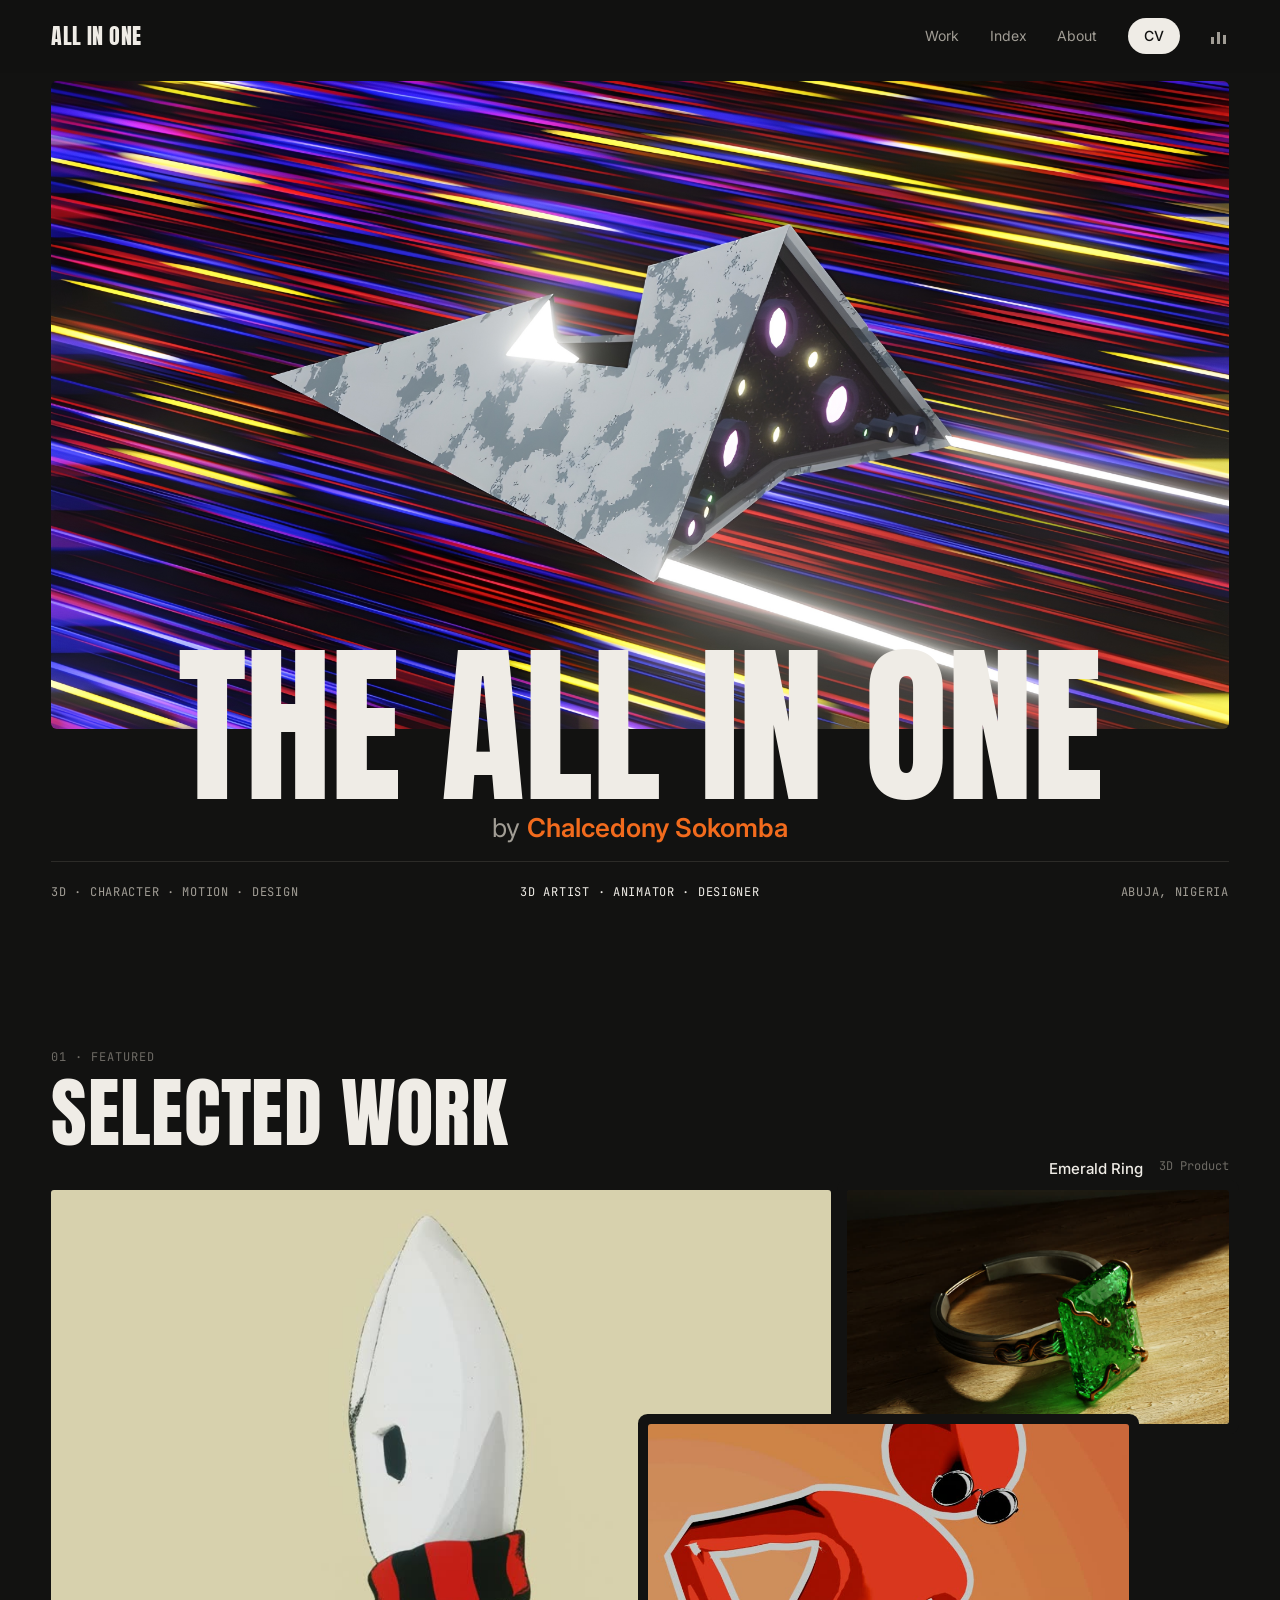
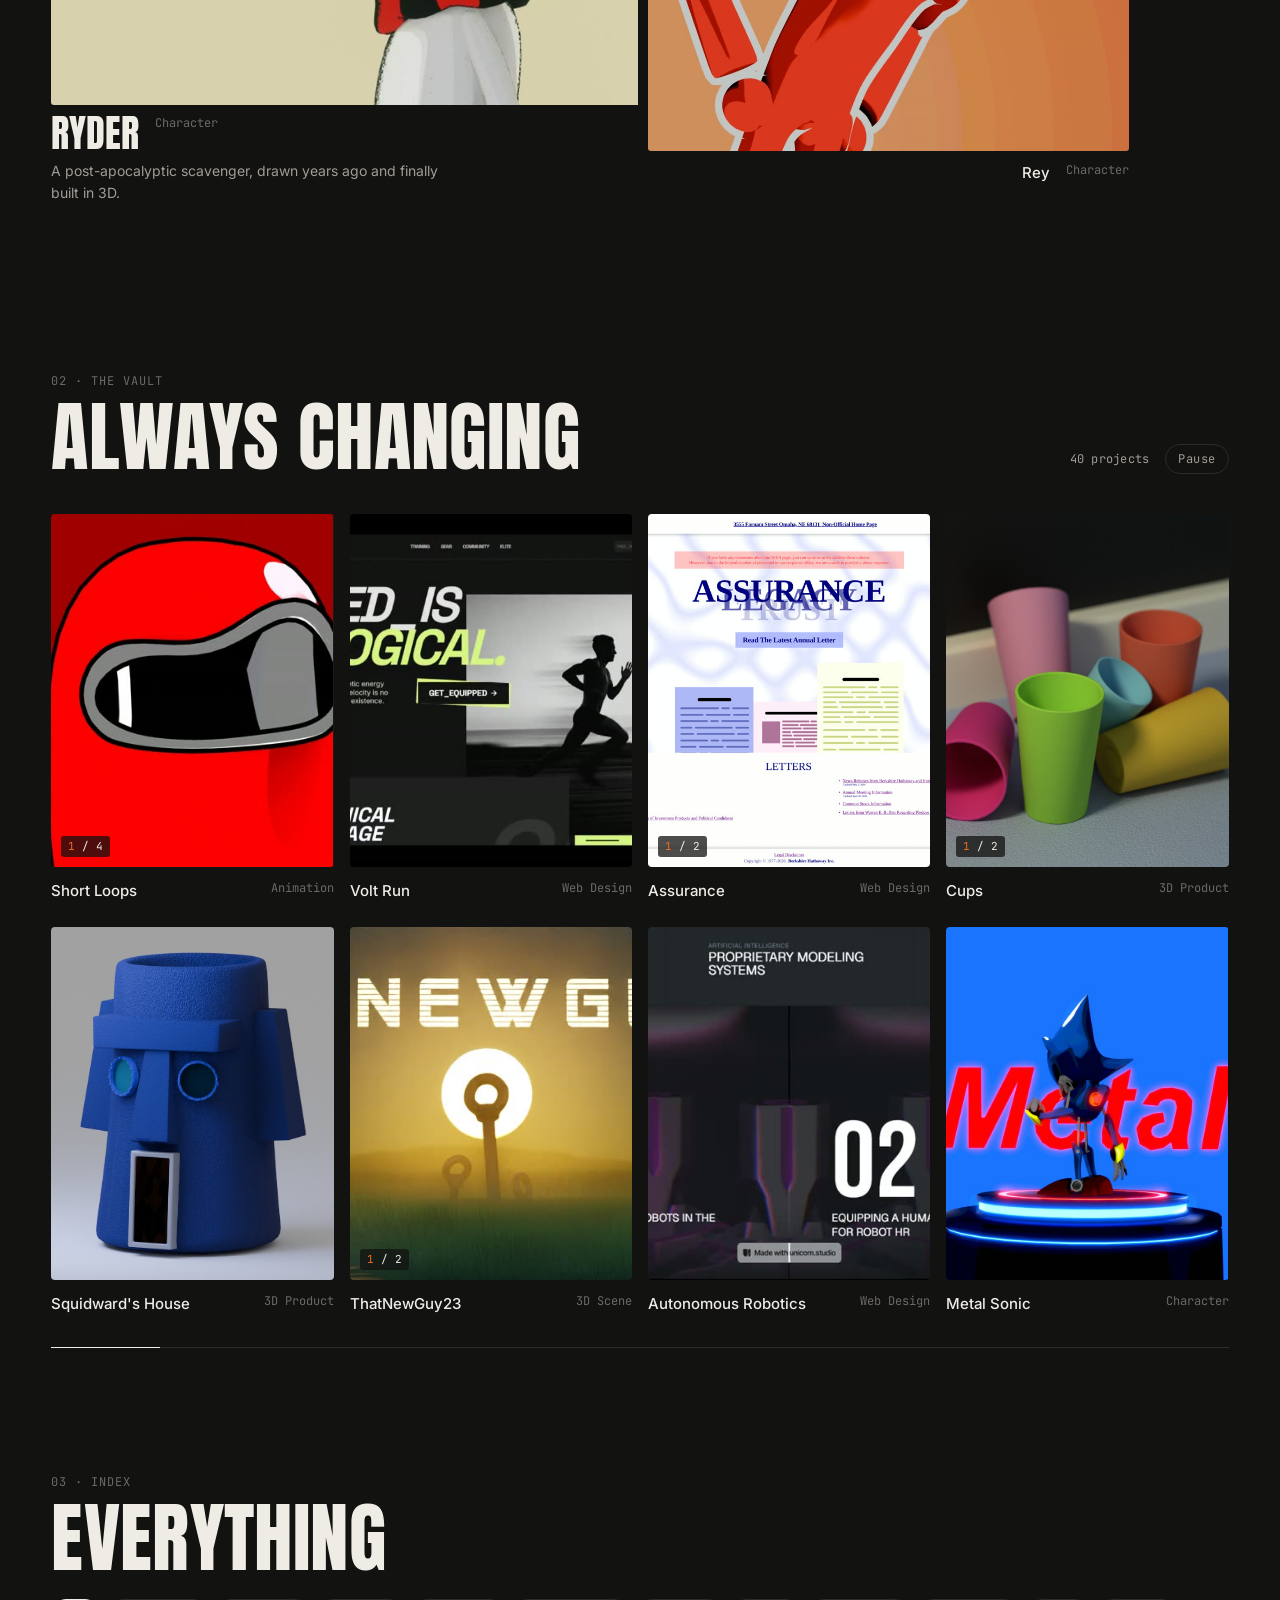
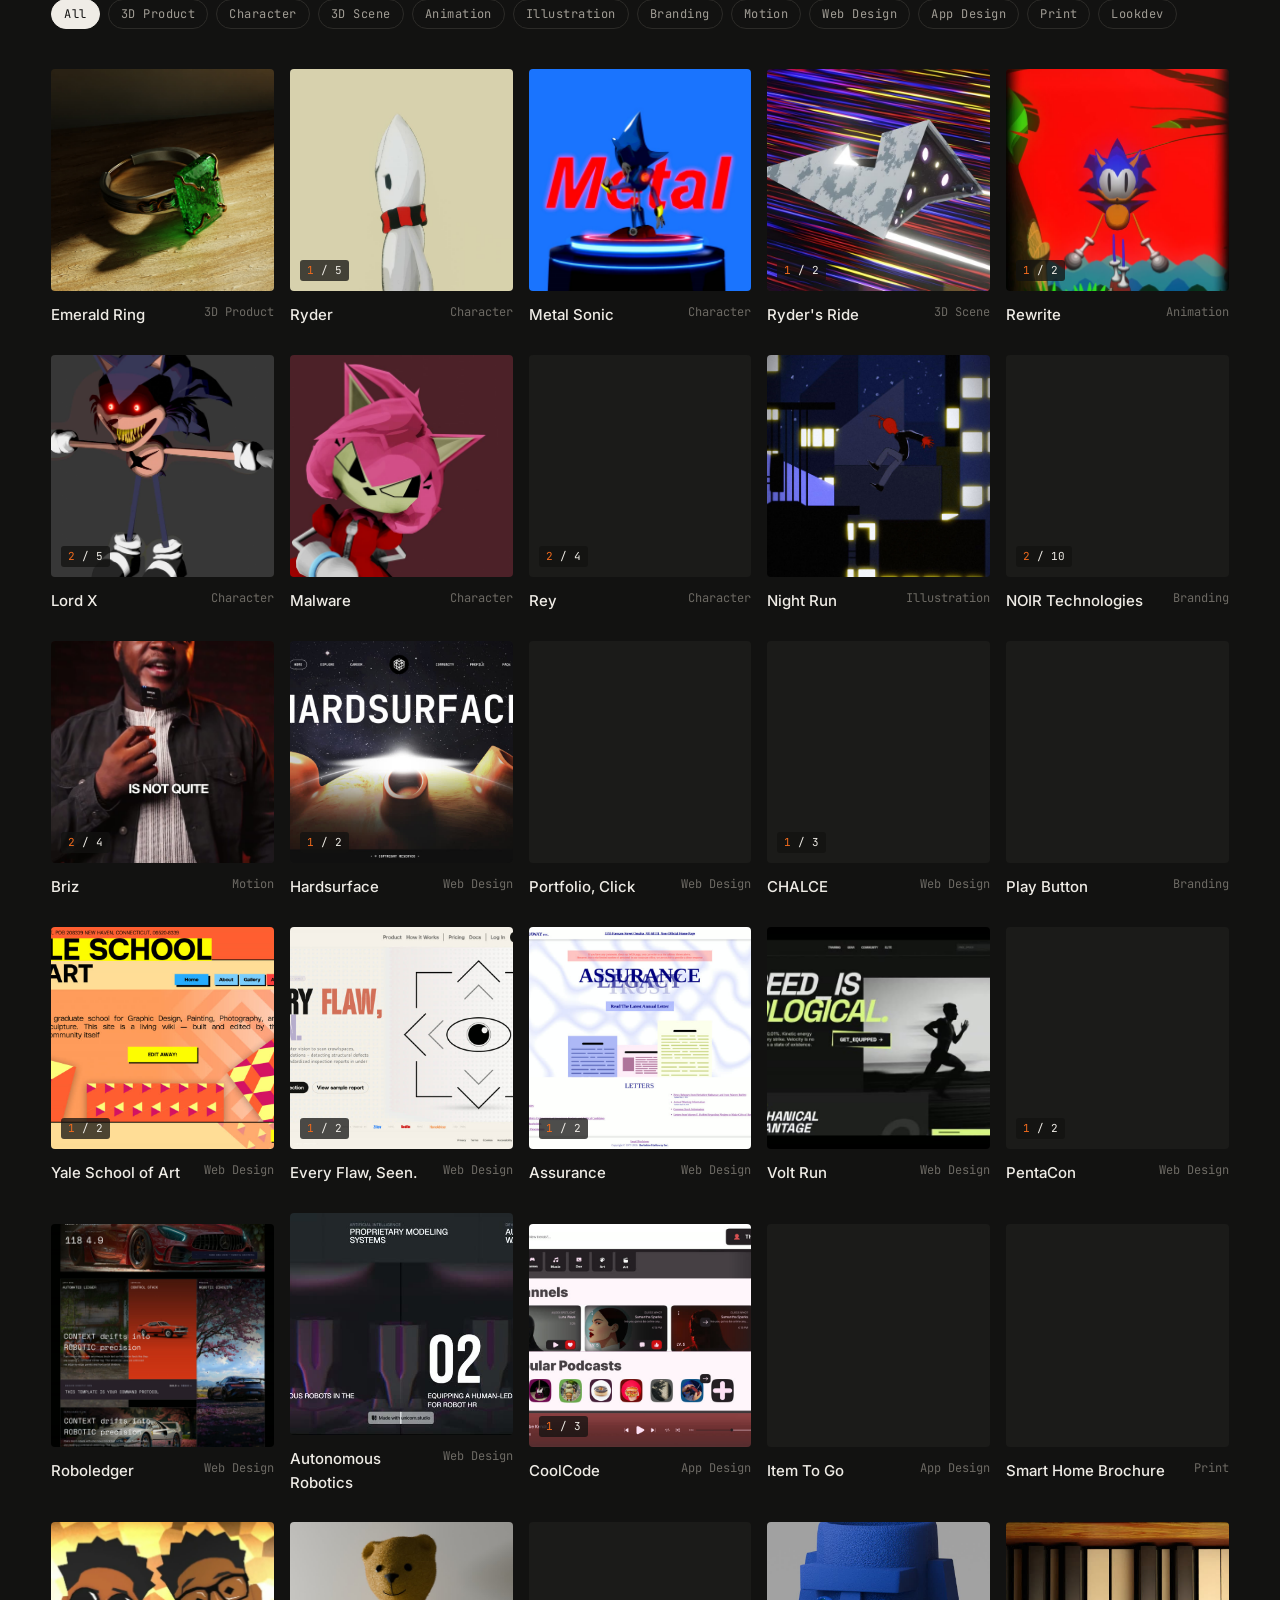
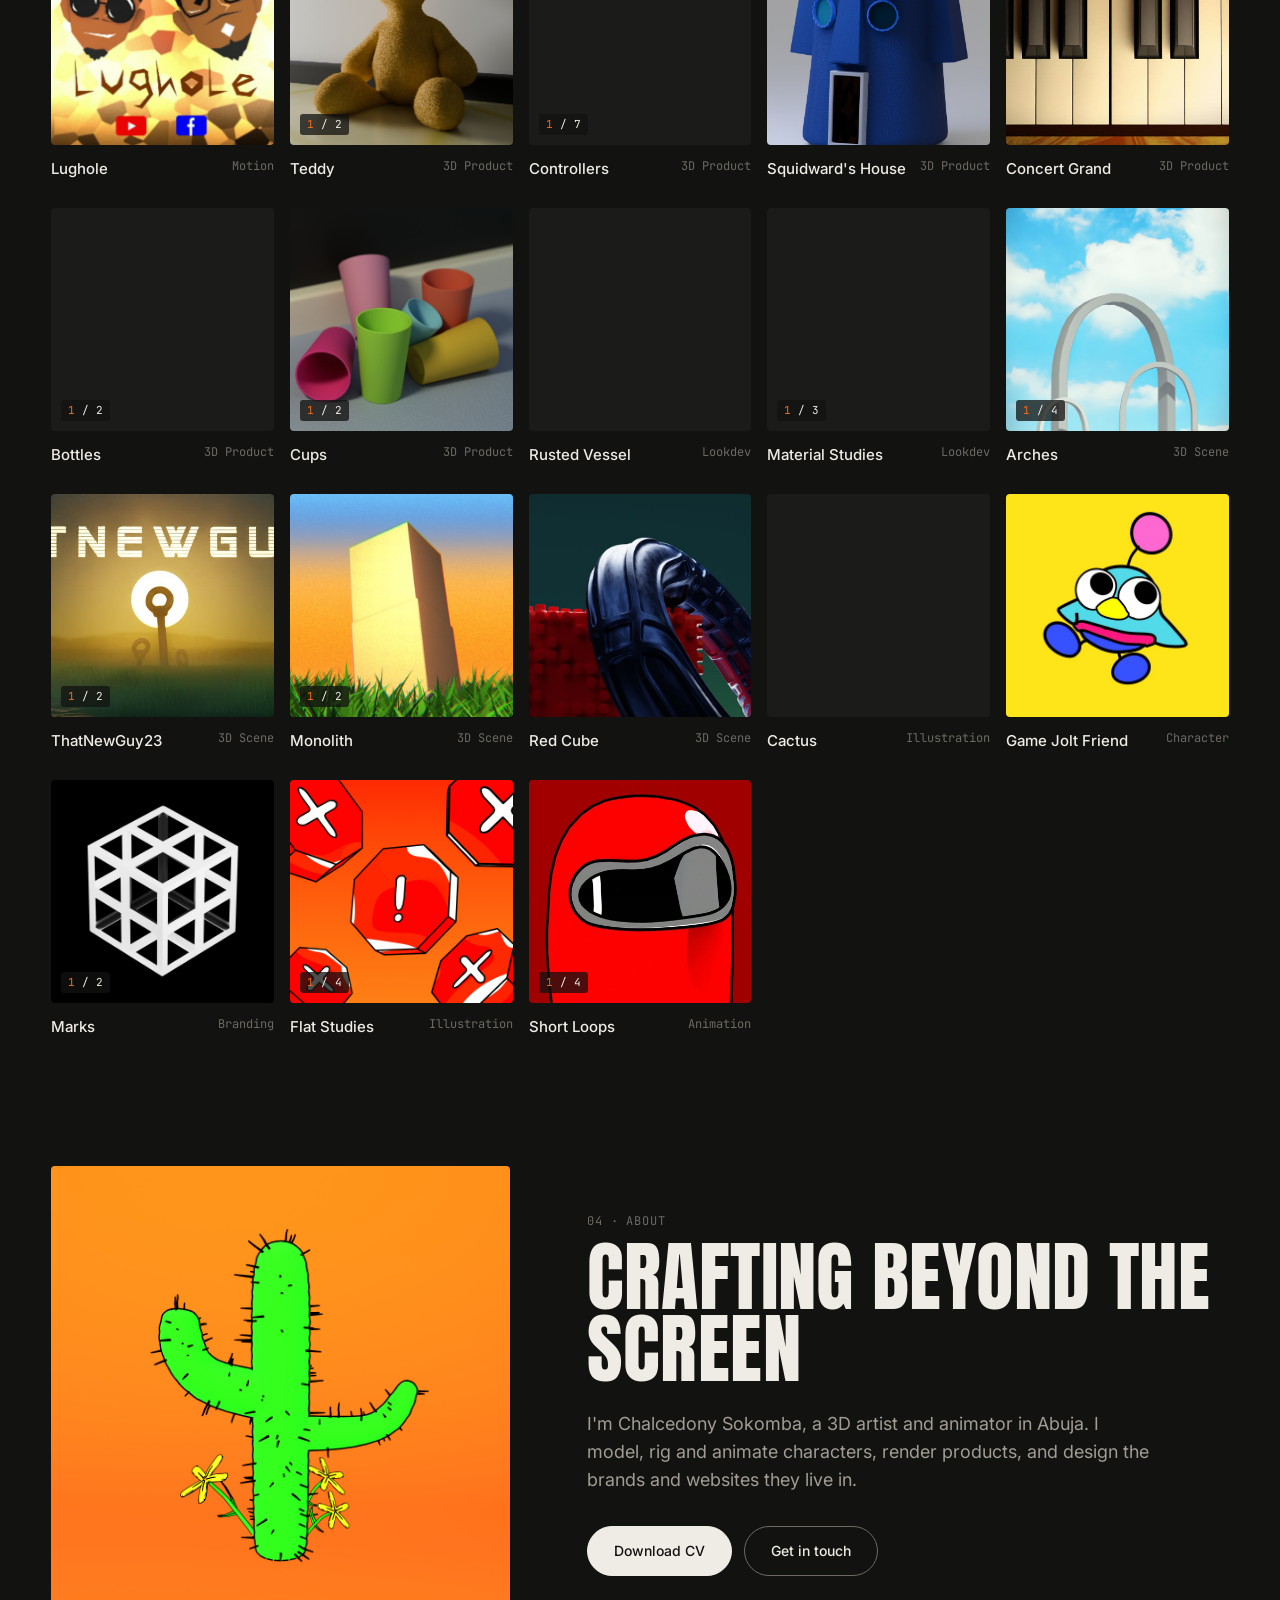
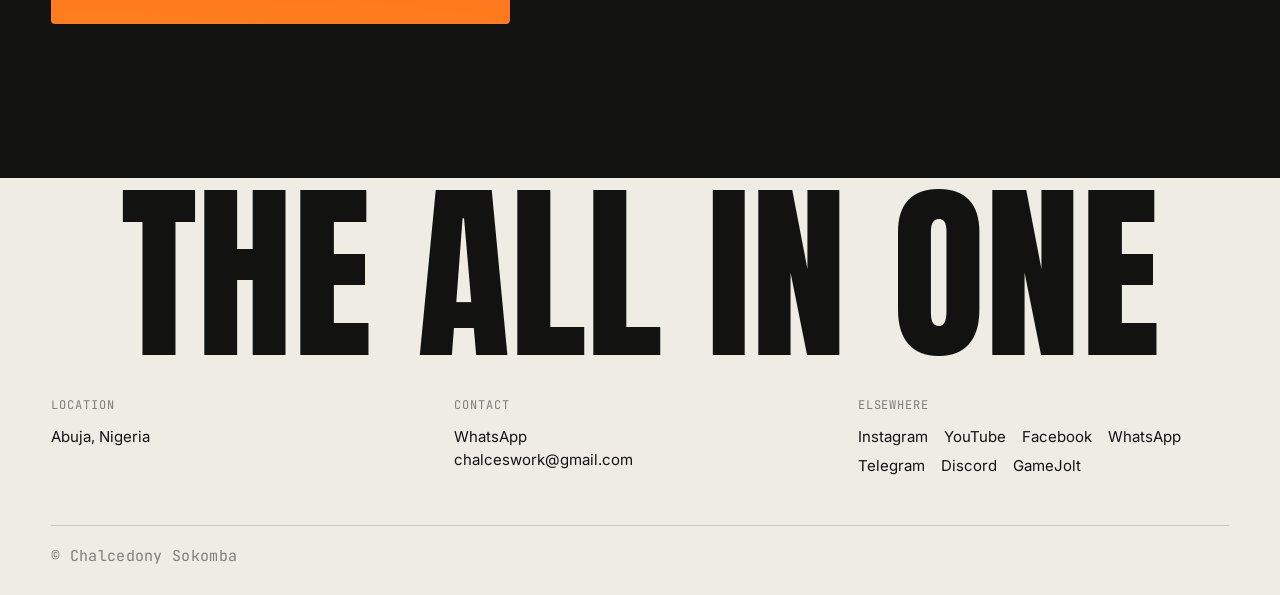
==== commit 03275097: "Hide home address and phone, name under the hero, original work featured, NOIR/Briz site links, stat" ====
--- a/index.html
+++ b/index.html
@@ -6,6 +6,11 @@
 <title>Chalcedony Sokomba | 3D Artist, Animator & Designer</title>
 <meta name="description" content="Portfolio of Chalcedony Sokomba (ThatNewGuy): 3D, character, animation, branding and web design.">
 <meta name="theme-color" content="#121211">
+<meta property="og:title" content="Chalcedony Sokomba | The All In One">
+<meta property="og:description" content="3D artist, animator and designer in Abuja: characters, motion, branding and web design.">
+<meta property="og:image" content="https://chalcepro.github.io/assets/img/neon%20racecarHD.jpg">
+<meta property="og:url" content="https://chalcepro.github.io/">
+<meta name="twitter:card" content="summary_large_image">
 <link rel="preconnect" href="https://fonts.googleapis.com">
 <link rel="preconnect" href="https://fonts.gstatic.com" crossorigin>
 <link href="https://fonts.googleapis.com/css2?family=Inter:wght@400;500;600&family=JetBrains+Mono:wght@400&display=swap" rel="stylesheet">
@@ -32,9 +37,10 @@
   <header class="hero">
     <div class="hero__img" role="img" aria-label="Neon race car render"></div>
     <h1 class="hero__title">THE ALL IN ONE</h1>
+    <p class="hero__name">by <b>Chalcedony Sokomba</b></p>
     <div class="hero__bar">
       <span>3D · Character · Motion · Design</span>
-      <span>Chalcedony Sokomba</span>
+      <span>3D artist · Animator · Designer</span>
       <span>Abuja, Nigeria</span>
     </div>
   </header>
@@ -71,6 +77,53 @@
       <div class="filters" id="filters" role="tablist"></div>
     </div>
     <div class="index" id="indexGrid"></div>
+    <!-- projects:start -->
+<noscript><ul>
+    <li><b>Emerald Ring</b> (3D Product): A cut emerald in a worn silver band, lit low across an oak table.</li>
+    <li><b>Ryder</b> (Character): A post-apocalyptic scavenger, drawn years ago and finally built in 3D.</li>
+    <li><b>Metal Sonic</b> (Character): Built entirely by me, in a cel-shaded look.</li>
+    <li><b>Ryder&#x27;s Ride</b> (3D Scene): The vehicle I designed for Ryder, flat out.</li>
+    <li><b>Rewrite</b> (Animation): Janky, wild and still playful, like a 90s rubber-hose cartoon.</li>
+    <li><b>Lord X</b> (Character): Rewrite&#x27;s other form, built and posed in Blender.</li>
+    <li><b>Malware</b> (Character): A female character made in response to Rewrite.</li>
+    <li><b>Rey</b> (Character): The red guy with glasses, made for a comic I haven&#x27;t finished.</li>
+    <li><b>Night Run</b> (Illustration): My cel-shaded character on a silhouette city.</li>
+    <li><b>NOIR Technologies</b> (Branding): Identity, social posts and motion for a software studio.</li>
+    <li><b>Briz</b> (Motion): Pay like a breeze: the intro, the shop scene and the small pieces around them.</li>
+    <li><b>Hardsurface</b> (Web Design): A place to build 3D models and show them online.</li>
+    <li><b>Portfolio, Click</b> (Web Design): An attempt at a more dynamic portfolio.</li>
+    <li><b>CHALCE</b> (Web Design): Another portfolio attempt, with the emerald up front.</li>
+    <li><b>Play Button</b> (Branding): The music button from an older portfolio.</li>
+    <li><b>Yale School of Art</b> (Web Design): A loud, patterned redesign, for a 30-day design challenge.</li>
+    <li><b>Every Flaw, Seen.</b> (Web Design): Built from the challenge&#x27;s own Figma brief, desktop and mobile.</li>
+    <li><b>Assurance</b> (Web Design): BH&#x27;s famously plain website, redesigned.</li>
+    <li><b>Volt Run</b> (Web Design): Speed is biological: a running-gear site, walked through.</li>
+    <li><b>PentaCon</b> (Web Design): A security-audit landing page, light and dark.</li>
+    <li><b>Roboledger</b> (Web Design): A brutalist command portal.</li>
+    <li><b>Autonomous Robotics</b> (Web Design): A robotics company site in motion.</li>
+    <li><b>CoolCode</b> (App Design): A creator hub: channels, podcasts and friends, from wireframe to final.</li>
+    <li><b>Item To Go</b> (App Design): An app redesign that keeps the brand&#x27;s feel.</li>
+    <li><b>Smart Home Brochure</b> (Print): A brochure built in 3D.</li>
+    <li><b>Lughole</b> (Motion): The intro for an animated series with my friend.</li>
+    <li><b>Teddy</b> (3D Product): A client job: a teddy copied from a reference, fur and all.</li>
+    <li><b>Controllers</b> (3D Product): A PlayStation pad from years ago, and the one on my desk.</li>
+    <li><b>Squidward&#x27;s House</b> (3D Product): Squidward&#x27;s house, 100% Blender.</li>
+    <li><b>Concert Grand</b> (3D Product): A piano, made entirely in Blender.</li>
+    <li><b>Bottles</b> (3D Product): A bottle my family actually had, modelled from scratch.</li>
+    <li><b>Cups</b> (3D Product): Old, simple, and the depth of field does a lot.</li>
+    <li><b>Rusted Vessel</b> (Lookdev): Gritty, rusted orange metal.</li>
+    <li><b>Material Studies</b> (Lookdev): Jade, wood and lacquer.</li>
+    <li><b>Arches</b> (3D Scene): Three arches on a mirror floor.</li>
+    <li><b>ThatNewGuy23</b> (3D Scene): A knot in a field with the sun behind it.</li>
+    <li><b>Monolith</b> (3D Scene): A tower in grass under a brown-to-blue sky.</li>
+    <li><b>Red Cube</b> (3D Scene): A red cube with bulging spheres and a blue torus.</li>
+    <li><b>Cactus</b> (Illustration): My first try at a toon shader.</li>
+    <li><b>Game Jolt Friend</b> (Character): Someone&#x27;s Game Jolt design, built in 3D as a gift.</li>
+    <li><b>Marks</b> (Branding): Logos and app icons.</li>
+    <li><b>Flat Studies</b> (Illustration): Small flat pieces.</li>
+    <li><b>Short Loops</b> (Animation): Little animations that loop.</li>
+</ul></noscript>
+    <!-- projects:end -->
   </section>
 
   <section class="section about" id="about">
@@ -91,11 +144,11 @@
     <div class="footer__cols">
       <div>
         <span class="eyebrow">Location</span>
-        <p>No. 3, B-close, 5th Avenue, Mahfas Sunshine Estate, Phase 2, Kurudu, along Nyanya-Karshi Road, Abuja</p>
+        <p>Abuja, Nigeria</p>
       </div>
       <div>
         <span class="eyebrow">Contact</span>
-        <p>+234 701 394 8480<br><a href="mailto:chalceswork@gmail.com">chalceswork@gmail.com</a></p>
+        <p><a href="https://wa.me/2347013948480" target="_blank" rel="noopener">WhatsApp</a><br><a href="mailto:chalceswork@gmail.com">chalceswork@gmail.com</a></p>
       </div>
       <div>
         <span class="eyebrow">Elsewhere</span>
--- a/styles.css
+++ b/styles.css
@@ -89,6 +89,11 @@
   letter-spacing: -.005em; text-align: center;
   color: var(--ink);
 }
+.hero__name {
+  margin: 14px 0 0; text-align: center;
+  font: 400 clamp(16px, 2.2vw, 26px)/1.2 var(--sans); color: var(--ink-2);
+}
+.hero__name b { font-weight: 600; color: var(--accent); }
 .hero__bar {
   display: grid; grid-template-columns: 1fr auto 1fr; gap: 16px;
   padding: 22px 0; margin-top: 18px;
@@ -127,24 +132,51 @@
 .tile__play::before { content: ''; border-left: 8px solid var(--ink); border-top: 5px solid transparent; border-bottom: 5px solid transparent; margin-left: 2px; }
 .tile.is-active .tile__media { outline: 2px solid var(--accent); outline-offset: 3px; }
 
-/* ── featured: one lead, two stacked beside it; the lead takes their height ── */
-.featured { display: grid; grid-template-columns: 1.6fr 1fr; gap: 24px; }
-.featured__side { display: flex; flex-direction: column; gap: 28px; }
-.featured__side .tile__media { aspect-ratio: 16 / 10; }
-.featured > .tile { display: flex; flex-direction: column; }
-.featured > .tile .tile__media { flex: 1; min-height: 360px; }
-.featured > .tile .tile__media img, .featured > .tile .tile__media video { position: absolute; inset: 0; }
-.featured > .tile .tile__title { font: 400 32px/1 var(--display); text-transform: uppercase; }
-.featured__line { color: var(--ink-2); font-size: 14px; margin: 6px 0 0; max-width: 46ch; }
+/* ── featured: three frames that overlap, like prints laid on a table ── */
+.featured {
+  display: grid;
+  grid-template-columns: repeat(12, minmax(0, 1fr));
+  grid-template-rows: repeat(12, clamp(26px, min(3.9vw, 5.2vh), 60px));
+  column-gap: 16px;
+}
+.featured .tile { position: relative; transition: transform .5s var(--ease); }
+.featured .tile:hover { z-index: 5; transform: translateY(-6px); }
+.featured .tile__media { position: absolute; inset: 0; border-radius: 3px; }
+.featured .tile__media img, .featured .tile__media video { position: absolute; inset: 0; }
+.featured .tile__meta {
+  position: absolute; left: 0; bottom: 0; transform: translateY(100%);
+  padding-top: 10px; width: 100%;
+}
+.featured__0 { grid-column: 1 / 9; grid-row: 1 / 12; z-index: 1; }
+.featured__1 { grid-column: 7 / 12; grid-row: 6 / 13; z-index: 3; }
+.featured__2 { grid-column: 9 / 13; grid-row: 1 / 6; z-index: 2; }
+.featured__1 .tile__media, .featured__2 .tile__media { box-shadow: 0 0 0 10px var(--bg); }
+.featured__1 .tile__meta, .featured__2 .tile__meta { left: auto; right: 0; justify-content: flex-end; gap: 16px; }
+.featured__2 .tile__meta { top: 0; bottom: auto; transform: translateY(-100%); padding: 0 0 10px; }
+.featured__0 .tile__meta { width: 70%; flex-wrap: wrap; justify-content: flex-start; gap: 4px 16px; }
+.featured__0 .tile__title { font: 400 clamp(26px, 3vw, 40px)/1 var(--display); text-transform: uppercase; }
+.featured__line { position: absolute; left: 0; bottom: 0; transform: translateY(calc(100% + 56px)); color: var(--ink-2); font-size: 14px; margin: 0; max-width: 46ch; }
+.featured { margin-bottom: 96px; }
 @media (max-width: 760px) {
-  .featured { grid-template-columns: 1fr; }
-  .featured > .tile .tile__media { flex: none; min-height: 0; aspect-ratio: 4 / 5; }
-}
+  .featured { display: flex; flex-direction: column; margin-bottom: 0; }
+  .featured .tile { margin-bottom: 72px; }
+  .featured .tile__media { position: relative; inset: auto; aspect-ratio: 4 / 5; }
+  .featured__1 { width: 78%; align-self: flex-end; margin-top: -120px; }
+  .featured__2 { width: 70%; margin-top: -40px; }
+  .featured__0 .tile__meta, .featured__1 .tile__meta, .featured__2 .tile__meta { position: static; transform: none; padding: 10px 0 0; width: auto; }
+  .featured__line { position: static; transform: none; margin-top: 6px; }
+}
+
+/* tiles with several pieces flick through them */
+.tile__media > .slide { position: absolute; inset: 0; opacity: 0; transition: opacity .5s, transform .8s var(--ease); }
+.tile__media > .slide.on { opacity: 1; }
+.tile__count b { font-weight: 400; color: var(--accent); }
 
 /* ── vault: fixed slots, so swapping never changes the page height ── */
 .vault { display: grid; grid-template-columns: repeat(auto-fill, minmax(min(240px, 100%), 1fr)); gap: 24px 16px; }
 .vault .tile__media { aspect-ratio: 4 / 5; }
-.vault .tile__media img.leaving { opacity: 0; }
+.vault .tile__media { transition: opacity .6s; }
+.vault .tile__media.leaving { opacity: 0; }
 .vault__progress { height: 1px; background: var(--line); margin-top: 32px; }
 .vault__progress div { height: 100%; width: 0; background: var(--ink); }
 .vault__ctl { display: flex; align-items: center; gap: 16px; }
@@ -197,7 +229,8 @@
 .panel__top { display: flex; justify-content: space-between; align-items: center; padding: 16px 20px; border-bottom: 1px solid var(--line); }
 .panel__body { overflow-y: auto; overscroll-behavior: contain; padding: 20px; flex: 1; }
 .panel__body h3 { font: 400 40px/1 var(--display); text-transform: uppercase; margin: 0 0 10px; }
-.panel__line { color: var(--ink-2); margin: 0 0 20px; }
+.panel__line { color: var(--ink); margin: 0 0 12px; font-size: 17px; }
+.panel__story { color: var(--ink-2); margin: 0 0 20px; font-size: 15px; }
 .panel__facts { display: grid; grid-template-columns: auto 1fr; gap: 6px 16px; margin: 0 0 24px; padding: 14px 0; border-top: 1px solid var(--line); border-bottom: 1px solid var(--line); font-size: 14px; }
 .panel__facts dt { font: 400 12px/1.7 var(--mono); color: var(--ink-3); text-transform: uppercase; }
 .panel__facts dd { margin: 0; }
@@ -235,3 +268,8 @@
 @media (max-width: 640px) { .viewer__caption { display: none; } .viewer__tools { right: 50%; transform: translateX(50%); } }
 
 @media (prefers-reduced-motion: reduce) { * { transition: none !important; animation: none !important; scroll-behavior: auto !important; } }
+
+/* ── fade up: everything rises into place the first time it scrolls into view ── */
+.reveal { opacity: 0; translate: 0 36px; transition: opacity 1s var(--ease), translate 1.1s var(--ease); transition-delay: var(--d, 0ms); }
+.reveal.in { opacity: 1; translate: 0 0; }
+@media (prefers-reduced-motion: reduce) { .reveal { opacity: 1; translate: none; } }
